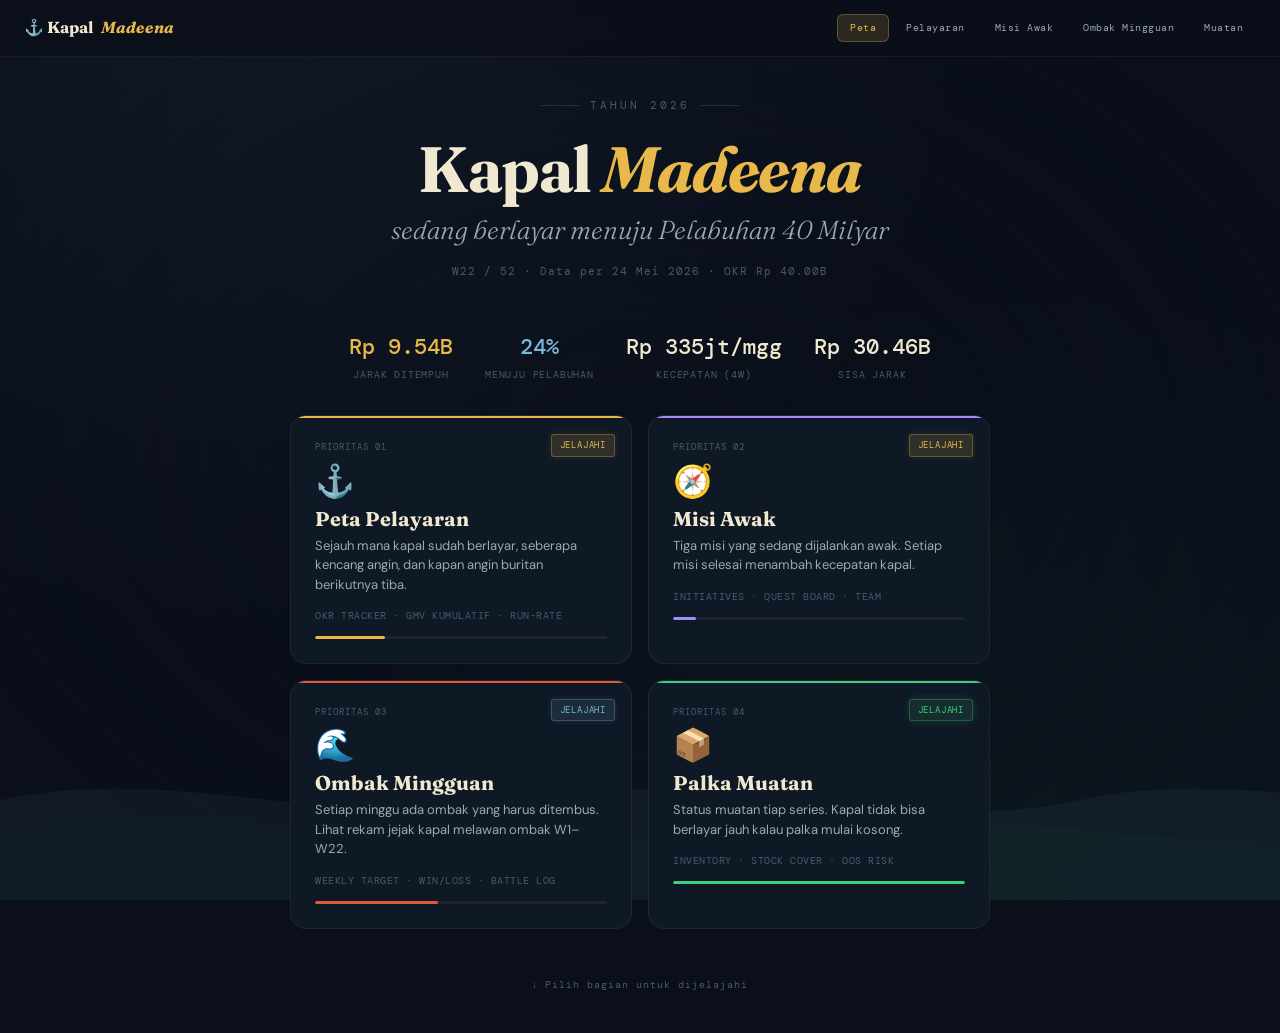
==== index.html @ 68b095d6 "feat: visual upgrade + mobile optimization - Animated ocean waves (2-layer parallax SVG) di semua ha" ====
<!DOCTYPE html>
<html lang="id">
<head>
<meta charset="UTF-8">
<meta name="viewport" content="width=device-width, initial-scale=1.0">
<title>Kapal Madeena — Game Bisnis 2026</title>
<link rel="stylesheet" href="shared/style.css">
<script>
// ═══════════════════════════════════════════════════
// DATA KAPAL MADEENA — single source of truth
// Dipakai oleh semua layer game
// Update: setiap minggu setelah data mart tersedia
// ═══════════════════════════════════════════════════

const DATA = {

  meta: {
    kapal: 'Kapal Madeena',
    pelabuhan: 'Pelabuhan 40 Milyar',
    okr: 40_000_000_000,
    tahun: 2026,
    mingguTerakhir: 22,
    tanggalUpdate: '24 Mei 2026'
  },

  // ── GMV total per minggu (semua channel + series) ──
  mingguanTotal: [
    { w:1,  gmv: 378_988_053 },
    { w:2,  gmv: 395_951_005 },
    { w:3,  gmv: 341_725_127 },
    { w:4,  gmv: 421_194_535 },
    { w:5,  gmv: 467_166_198 },
    { w:6,  gmv: 738_020_241 },
    { w:7,  gmv: 525_431_004 },
    { w:8,  gmv: 810_140_318 },
    { w:9,  gmv: 699_059_169 },
    { w:10, gmv: 694_520_646 },
    { w:11, gmv: 412_104_100 },
    { w:12, gmv: 202_012_359 },
    { w:13, gmv: 465_441_309 },
    { w:14, gmv: 519_790_531 },
    { w:15, gmv: 345_006_186 },
    { w:16, gmv: 373_716_757 },
    { w:17, gmv: 336_535_038 },
    { w:18, gmv: 356_980_106 },
    { w:19, gmv: 476_520_898 },
    { w:20, gmv: 284_106_363 },
    { w:21, gmv: 222_189_205 },
    { w:22, gmv:  74_809_712 }
  ],

  // ── Angin buritan (event boosts) ──
  anginBuritan: [
    { nama: 'Ramadan & Lebaran', minggu: [6,7,8,9,10,14], warna: '#f5a623', ikon: '🌙', multiplier: '3–4×', selesai: true },
    { nama: '6.6 Sale',          minggu: [23],             warna: '#5b9cf6', ikon: '⚡', multiplier: '2–3×', selesai: false },
    { nama: 'Idul Adha',         minggu: [24],             warna: '#3ecf7a', ikon: '🌿', multiplier: '2–3×', selesai: false },
    { nama: '7.7 Sale',          minggu: [27],             warna: '#a78bfa', ikon: '⚡', multiplier: '2–3×', selesai: false }
  ],

  // ── GMV per series per minggu ──
  seriMinggu: [
    {s:'Reeyana',w:1,gmv:223_651_713},{s:'Heekaya',w:1,gmv:119_230_204},{s:'Lainnya',w:1,gmv:7_096_340},{s:'Abbasy',w:1,gmv:6_469_228},{s:'Zhafira Signature',w:1,gmv:5_941_400},{s:'Airees',w:1,gmv:5_754_046},{s:'Al Mutqin Florish',w:1,gmv:4_188_000},{s:'Najma',w:1,gmv:3_543_999},{s:'Raheela',w:1,gmv:3_113_119},
    {s:'Reeyana',w:2,gmv:223_826_972},{s:'Heekaya',w:2,gmv:134_398_191},{s:'Lainnya',w:2,gmv:8_827_189},{s:'Airees',w:2,gmv:8_784_018},{s:'Zhafira Signature',w:2,gmv:6_544_659},{s:'Abbasy',w:2,gmv:4_118_614},{s:'Najma',w:2,gmv:4_018_000},{s:'Raheela',w:2,gmv:2_865_359},{s:'Al Mutqin Florish',w:2,gmv:2_568_000},
    {s:'Reeyana',w:3,gmv:183_332_987},{s:'Heekaya',w:3,gmv:116_119_670},{s:'Lainnya',w:3,gmv:12_322_993},{s:'Zhafira Signature',w:3,gmv:10_304_475},{s:'Airees',w:3,gmv:8_541_000},{s:'Al Mutqin Florish',w:3,gmv:4_470_000},{s:'Raheela',w:3,gmv:3_486_000},{s:'Najma',w:3,gmv:2_940_000},{s:'Abbasy',w:3,gmv:208_000},
    {s:'Reeyana',w:4,gmv:236_613_779},{s:'Heekaya',w:4,gmv:116_039_022},{s:'Abbasy',w:4,gmv:13_127_228},{s:'Airees',w:4,gmv:12_567_456},{s:'Lainnya',w:4,gmv:9_274_731},{s:'Al Mutqin Florish',w:4,gmv:8_989_000},{s:'Zhafira Signature',w:4,gmv:8_805_497},{s:'Raheela',w:4,gmv:8_191_119},{s:'Najma',w:4,gmv:7_586_700},
    {s:'Reeyana',w:5,gmv:269_331_239},{s:'Heekaya',w:5,gmv:134_919_702},{s:'Zhafira Signature',w:5,gmv:17_293_313},{s:'Lainnya',w:5,gmv:14_983_233},{s:'Airees',w:5,gmv:14_847_709},{s:'Raheela',w:5,gmv:6_723_000},{s:'Najma',w:5,gmv:5_978_000},{s:'Abbasy',w:5,gmv:1_663_000},{s:'Al Mutqin Florish',w:5,gmv:1_427_000},
    {s:'Reeyana',w:6,gmv:361_977_310},{s:'Heekaya',w:6,gmv:304_467_414},{s:'Lainnya',w:6,gmv:17_682_345},{s:'Airees',w:6,gmv:16_674_299},{s:'Zhafira Signature',w:6,gmv:12_186_285},{s:'Raheela',w:6,gmv:10_033_359},{s:'Abbasy',w:6,gmv:10_001_228},{s:'Najma',w:6,gmv:4_998_000},
    {s:'Reeyana',w:7,gmv:351_400_520},{s:'Heekaya',w:7,gmv:107_824_465},{s:'Lainnya',w:7,gmv:17_835_375},{s:'Airees',w:7,gmv:15_944_546},{s:'Zhafira Signature',w:7,gmv:12_029_699},{s:'Abbasy',w:7,gmv:9_402_457},{s:'Raheela',w:7,gmv:7_320_239},{s:'Najma',w:7,gmv:3_435_700},{s:'Al Mutqin Florish',w:7,gmv:238_000},
    {s:'Reeyana',w:8,gmv:551_532_663},{s:'Heekaya',w:8,gmv:156_239_867},{s:'Lainnya',w:8,gmv:35_698_484},{s:'Airees',w:8,gmv:26_312_425},{s:'Raheela',w:8,gmv:13_447_239},{s:'Abbasy',w:8,gmv:9_381_228},{s:'Zhafira Signature',w:8,gmv:8_462_408},{s:'Najma',w:8,gmv:5_096_000},{s:'Al Mutqin Florish',w:8,gmv:3_970_000},
    {s:'Reeyana',w:9,gmv:450_232_156},{s:'Heekaya',w:9,gmv:116_160_164},{s:'Lainnya',w:9,gmv:34_877_099},{s:'Raheela',w:9,gmv:24_900_000},{s:'Airees',w:9,gmv:23_628_018},{s:'Abbasy',w:9,gmv:17_381_228},{s:'Zhafira Signature',w:9,gmv:16_053_500},{s:'Al Mutqin Florish',w:9,gmv:12_789_000},{s:'Najma',w:9,gmv:3_038_000},
    {s:'Reeyana',w:10,gmv:469_282_119},{s:'Heekaya',w:10,gmv:86_144_265},{s:'Airees',w:10,gmv:49_907_000},{s:'Lainnya',w:10,gmv:25_218_600},{s:'Raheela',w:10,gmv:20_419_239},{s:'Zhafira Signature',w:10,gmv:16_520_511},{s:'Abbasy',w:10,gmv:11_859_910},{s:'Al Mutqin Florish',w:10,gmv:11_486_000},{s:'Najma',w:10,gmv:3_682_999},
    {s:'Reeyana',w:11,gmv:298_286_009},{s:'Heekaya',w:11,gmv:43_599_600},{s:'Airees',w:11,gmv:17_059_369},{s:'Lainnya',w:11,gmv:15_287_800},{s:'Abbasy',w:11,gmv:10_925_821},{s:'Al Mutqin Florish',w:11,gmv:9_156_000},{s:'Raheela',w:11,gmv:8_466_000},{s:'Zhafira Signature',w:11,gmv:8_147_500},{s:'Najma',w:11,gmv:1_176_000},
    {s:'Reeyana',w:12,gmv:140_643_031},{s:'Heekaya',w:12,gmv:34_334_500},{s:'Abbasy',w:12,gmv:6_546_000},{s:'Airees',w:12,gmv:5_665_228},{s:'Al Mutqin Florish',w:12,gmv:4_422_000},{s:'Raheela',w:12,gmv:4_233_000},{s:'Zhafira Signature',w:12,gmv:3_127_300},{s:'Lainnya',w:12,gmv:2_159_300},{s:'Najma',w:12,gmv:882_000},
    {s:'Reeyana',w:13,gmv:328_700_859},{s:'Heekaya',w:13,gmv:88_093_749},{s:'Airees',w:13,gmv:12_503_000},{s:'Lainnya',w:13,gmv:9_041_000},{s:'Al Mutqin Florish',w:13,gmv:6_416_000},{s:'Zhafira Signature',w:13,gmv:6_053_700},{s:'Najma',w:13,gmv:5_782_000},{s:'Abbasy',w:13,gmv:5_614_000},{s:'Raheela',w:13,gmv:3_237_000},
    {s:'Reeyana',w:14,gmv:334_696_546},{s:'Heekaya',w:14,gmv:122_798_155},{s:'Airees',w:14,gmv:15_354_369},{s:'Zhafira Signature',w:14,gmv:14_728_728},{s:'Najma',w:14,gmv:13_145_838},{s:'Al Mutqin Florish',w:14,gmv:6_324_856},{s:'Raheela',w:14,gmv:4_484_490},{s:'Lainnya',w:14,gmv:4_408_260},{s:'Abbasy',w:14,gmv:3_849_288},
    {s:'Reeyana',w:15,gmv:225_488_192},{s:'Heekaya',w:15,gmv:64_950_451},{s:'Lainnya',w:15,gmv:16_974_853},{s:'Najma',w:15,gmv:10_395_546},{s:'Airees',w:15,gmv:10_241_938},{s:'Zhafira Signature',w:15,gmv:9_643_284},{s:'Al Mutqin Florish',w:15,gmv:3_401_428},{s:'Abbasy',w:15,gmv:2_913_496},{s:'Raheela',w:15,gmv:996_996},
    {s:'Reeyana',w:16,gmv:271_481_795},{s:'Heekaya',w:16,gmv:51_052_913},{s:'Abbasy',w:16,gmv:14_668_408},{s:'Najma',w:16,gmv:13_332_802},{s:'Airees',w:16,gmv:9_581_470},{s:'Zhafira Signature',w:16,gmv:6_903_004},{s:'Lainnya',w:16,gmv:3_378_950},{s:'Al Mutqin Florish',w:16,gmv:2_569_666},{s:'Raheela',w:16,gmv:747_747},
    {s:'Reeyana',w:17,gmv:240_073_824},{s:'Heekaya',w:17,gmv:47_404_498},{s:'Najma',w:17,gmv:12_161_134},{s:'Airees',w:17,gmv:10_173_359},{s:'Zhafira Signature',w:17,gmv:8_985_288},{s:'Abbasy',w:17,gmv:8_116_280},{s:'Al Mutqin Florish',w:17,gmv:4_046_547},{s:'Lainnya',w:17,gmv:3_780_613},{s:'Raheela',w:17,gmv:1_793_494},
    {s:'Reeyana',w:18,gmv:280_736_142},{s:'Heekaya',w:18,gmv:38_033_800},{s:'Zhafira Signature',w:18,gmv:9_508_900},{s:'Airees',w:18,gmv:9_369_913},{s:'Abbasy',w:18,gmv:7_903_000},{s:'Najma',w:18,gmv:4_018_000},{s:'Lainnya',w:18,gmv:3_753_300},{s:'Raheela',w:18,gmv:2_739_000},{s:'Al Mutqin Florish',w:18,gmv:1_902_000},
    {s:'Reeyana',w:19,gmv:376_844_465},{s:'Heekaya',w:19,gmv:57_305_121},{s:'Zhafira Signature',w:19,gmv:13_768_600},{s:'Airees',w:19,gmv:10_123_000},{s:'Abbasy',w:19,gmv:6_557_910},{s:'Lainnya',w:19,gmv:6_081_400},{s:'Najma',w:19,gmv:4_508_000},{s:'Al Mutqin Florish',w:19,gmv:3_331_000},{s:'Raheela',w:19,gmv:1_743_000},
    {s:'Reeyana',w:20,gmv:203_895_672},{s:'Heekaya',w:20,gmv:29_506_513},{s:'Abbasy',w:20,gmv:10_291_000},{s:'Airees',w:20,gmv:9_466_948},{s:'Zhafira Signature',w:20,gmv:8_040_700},{s:'Lainnya',w:20,gmv:7_753_400},{s:'Raheela',w:20,gmv:4_731_000},{s:'Al Mutqin Florish',w:20,gmv:2_853_929},{s:'Najma',w:20,gmv:2_450_000},
    {s:'Reeyana',w:21,gmv:176_417_600},{s:'Heekaya',w:21,gmv:31_526_076},{s:'Abbasy',w:21,gmv:6_552_000},{s:'Zhafira Signature',w:21,gmv:4_343_700},{s:'Lainnya',w:21,gmv:4_318_500},{s:'Najma',w:21,gmv:3_234_000},{s:'Raheela',w:21,gmv:2_988_000},{s:'Al Mutqin Florish',w:21,gmv:1_665_000},{s:'Airees',w:21,gmv:684_928},
    {s:'Reeyana',w:22,gmv:54_128_612},{s:'Heekaya',w:22,gmv:10_048_300},{s:'Lainnya',w:22,gmv:2_909_200},{s:'Zhafira Signature',w:22,gmv:2_283_600},{s:'Airees',w:22,gmv:1_516_000},{s:'Abbasy',w:22,gmv:1_248_000},{s:'Al Mutqin Florish',w:22,gmv:1_190_000},{s:'Raheela',w:22,gmv:996_000},{s:'Najma',w:22,gmv:490_000}
  ],

  // ── Stok & demand series (per 24 Mei 2026) ──
  seriStok: {
    'Reeyana':           { stok: 74_911, demandPerMinggu: 3769, warna: '#e882b0' },
    'Heekaya':           { stok: 40_860, demandPerMinggu: 1852, warna: '#a78bfa' },
    'Airees':            { stok: 13_620, demandPerMinggu:  766, warna: '#7ab8d8' },
    'Zhafira Signature': { stok:  1_259, demandPerMinggu:  476, warna: '#5ecbb0' },
    'Abbasy':            { stok:  3_149, demandPerMinggu:   85, warna: '#6366f1' },
    'Raheela':           { stok:  1_889, demandPerMinggu:   29, warna: '#f5a623' },
    'Al Mutqin Florish': { stok:  2_187, demandPerMinggu:   25, warna: '#5b9cf6' },
    'Najma':             { stok:  3_645, demandPerMinggu:   73, warna: '#f05a5a' },
    'Lainnya':           { stok:  1_674, demandPerMinggu:  119, warna: '#9b9890' }
  },

  // ── Misi awak (quests / initiatives) ──
  misiAwak: [
    {
      id: 'MISI-01',
      jalur: 'TikTok Shop',
      judul: 'Mesin TikTok — pacu kecepatan utama',
      deskripsi: 'Scale livestream dan konten TikTok Shop sebagai engine pertumbuhan. Jalur ini paling potensial mendorong kecepatan kapal.',
      status: 'Belum Dimulai',
      progres: 0,
      dampakKnot: 437,
      warna: '#e8e6de',
      anakBuah: [
        { nama: 'Hisyam',  inisial: 'Hi', peran: 'Livestreamer Lead', kapten: true },
        { nama: 'Manggar', inisial: 'Ma', peran: 'Content Creator', kapten: false },
        { nama: 'Sarah',   inisial: 'Sa', peran: 'Inhouse Livestreamer', kapten: false },
        { nama: 'Kania',   inisial: 'Ka', peran: 'Livestreamer', kapten: false, perhatian: true }
      ]
    },
    {
      id: 'MISI-02',
      jalur: 'Direct / madeena.co.id',
      judul: 'Jalur langsung — zero fee, margin penuh',
      deskripsi: 'Kembangkan penjualan direct melalui madeena.co.id. Tidak ada biaya platform — setiap rupiah masuk lebih efisien.',
      status: 'Belum Dimulai',
      progres: 0,
      dampakKnot: 146,
      warna: '#3ecf7a',
      anakBuah: [
        { nama: 'Salsa',   inisial: 'Sl', peran: 'Sales non-Marketplace', kapten: true, perhatian: true },
        { nama: 'Talitha', inisial: 'Ta', peran: 'Customer Support', kapten: false }
      ]
    },
    {
      id: 'MISI-03',
      jalur: 'All Channels',
      judul: 'Event Calendar — tangkap angin 6.6, Idul Adha, 7.7',
      deskripsi: 'Siapkan kampanye untuk tiga angin buritan berikutnya. Ini misi paling menentukan kecepatan kapal di semester kedua.',
      status: 'Sedang Berlangsung',
      progres: 25,
      dampakKnot: 583,
      warna: '#f5a623',
      anakBuah: [
        { nama: 'Fathiya', inisial: 'Fa', peran: 'Content Lead', kapten: true },
        { nama: 'Dina',    inisial: 'Di', peran: 'Sales Marketplace', kapten: false },
        { nama: 'Hisyam',  inisial: 'Hi', peran: 'Livestreamer Lead', kapten: false },
        { nama: 'Ridwan',  inisial: 'Ri', peran: 'Data & Inventori', kapten: false, perhatian: true }
      ]
    }
  ]
};

// Computed helpers — dipakai semua layer
DATA.computed = (() => {
  const total = DATA.mingguanTotal;
  const ytd = total.reduce((s, d) => s + d.gmv, 0);
  const gap = DATA.meta.okr - ytd;
  const pctTempuh = ytd / DATA.meta.okr;
  const runRate4W = total.slice(-5, -1).reduce((s, d) => s + d.gmv, 0) / 4;
  const paceOkr = DATA.meta.okr / 52;
  const fuelPct = runRate4W / paceOkr;
  const mingguSisa = 52 - DATA.meta.mingguTerakhir;
  const proyeksiAkhir = ytd + runRate4W * mingguSisa;
  return { ytd, gap, pctTempuh, runRate4W, paceOkr, fuelPct, mingguSisa, proyeksiAkhir };
})();
</script>
<style>
/* INDEX-SPECIFIC */
.hero {
  min-height: 100vh;
  display: flex;
  flex-direction: column;
  align-items: center;
  justify-content: center;
  text-align: center;
  padding: 40px 24px;
  position: relative;
}

/* Ombak SVG dekoratif */
.ocean-bg {
  position: fixed;
  bottom: 0; left: 0; right: 0;
  height: 200px;
  z-index: 0;
  opacity: 0.15;
}

.hero-eyebrow {
  font-family: var(--font-mono);
  font-size: 11px;
  letter-spacing: 3px;
  color: var(--teks-redup);
  text-transform: uppercase;
  margin-bottom: 20px;
  display: flex;
  align-items: center;
  gap: 10px;
}
.hero-eyebrow::before,
.hero-eyebrow::after {
  content: '';
  width: 40px;
  height: 1px;
  background: var(--border-sedang);
}

.hero-title {
  font-family: var(--font-serif);
  font-size: clamp(36px, 6vw, 64px);
  font-weight: 700;
  color: var(--teks-primer);
  letter-spacing: -1.5px;
  line-height: 1.05;
  margin-bottom: 8px;
}
.hero-title em { font-style: italic; color: var(--emas); }

.hero-subtitle {
  font-family: var(--font-serif);
  font-size: clamp(18px, 3vw, 26px);
  font-weight: 300;
  font-style: italic;
  color: var(--teks-kedua);
  margin-bottom: 12px;
}

.hero-meta {
  font-family: var(--font-mono);
  font-size: 11px;
  color: var(--teks-redup);
  letter-spacing: 1px;
  margin-bottom: 48px;
}

/* Kompas navigasi */
.compass-nav {
  display: grid;
  grid-template-columns: repeat(2, 1fr);
  gap: 16px;
  max-width: 700px;
  width: 100%;
  margin: 0 auto 48px;
}

.nav-card {
  background: var(--laut-tengah);
  border: 1px solid var(--border-tipis);
  border-radius: var(--r-lg);
  padding: 24px;
  text-decoration: none;
  text-align: left;
  display: block;
  position: relative;
  overflow: hidden;
  transition: border-color 0.2s, transform 0.15s;
  cursor: pointer;
}
.nav-card::before {
  content: '';
  position: absolute;
  top: 0; left: 0; right: 0;
  height: 2px;
  transition: opacity 0.2s;
}
.nav-card:hover { transform: translateY(-2px); border-color: var(--border-sedang); }
.nav-card.prioritas-1::before { background: var(--emas); }
.nav-card.prioritas-2::before { background: var(--ungu); }
.nav-card.prioritas-3::before { background: var(--merah-badai); }
.nav-card.prioritas-4::before { background: var(--hijau-laut); }

.nav-card-num {
  font-family: var(--font-mono);
  font-size: 9px;
  color: var(--teks-redup);
  letter-spacing: 1px;
  margin-bottom: 10px;
}
.nav-card-icon {
  font-size: 32px;
  margin-bottom: 10px;
  display: block;
  line-height: 1;
}
.nav-card-title {
  font-family: var(--font-serif);
  font-size: 20px;
  font-weight: 700;
  color: var(--teks-primer);
  margin-bottom: 5px;
  line-height: 1.2;
}
.nav-card-sub {
  font-size: 13px;
  color: var(--teks-kedua);
  margin-bottom: 14px;
  line-height: 1.5;
}
.nav-card-bisnis {
  font-family: var(--font-mono);
  font-size: 10px;
  color: var(--teks-redup);
  letter-spacing: 0.5px;
}
.nav-card-status {
  position: absolute;
  top: 16px; right: 16px;
}

/* Progress bar mini di nav card */
.nav-progress {
  margin-top: 12px;
  height: 3px;
  background: rgba(255,255,255,0.05);
  border-radius: 2px;
  overflow: hidden;
}
.nav-progress-fill {
  height: 100%;
  border-radius: 2px;
}

/* Stat strip bawah */
.stat-strip {
  display: flex;
  gap: 32px;
  justify-content: center;
  flex-wrap: wrap;
  margin-bottom: 32px;
}
.stat-item { text-align: center; }
.stat-val {
  font-family: var(--font-mono);
  font-size: 22px;
  font-weight: 500;
  color: var(--teks-primer);
  display: block;
}
.stat-val.c-emas   { color: var(--emas); }
.stat-val.c-hijau  { color: var(--hijau-laut); }
.stat-val.c-langit { color: var(--langit); }
.stat-lbl {
  font-family: var(--font-mono);
  font-size: 10px;
  color: var(--teks-redup);
  letter-spacing: 0.8px;
  text-transform: uppercase;
  margin-top: 3px;
  display: block;
}

/* Scroll prompt */
.scroll-hint {
  font-family: var(--font-mono);
  font-size: 10px;
  color: var(--teks-redup);
  letter-spacing: 1px;
  animation: pulse-emas 2s infinite;
}

/* Ocean wave SVG animation */
@keyframes waveMove { 0%{transform:translateX(0)} 100%{transform:translateX(-50%)} }
.wave-anim { animation: waveMove 8s linear infinite; }
.wave-anim-slow { animation: waveMove 12s linear infinite; }

/* ── Mobile index ── */
@media (max-width: 640px) {
  .hero { padding: 16px 16px 32px; min-height: unset; padding-top: calc(56px + 16px); }
  .hero-title { font-size: clamp(28px, 9vw, 44px); letter-spacing: -0.5px; }
  .hero-subtitle { font-size: clamp(15px, 4vw, 18px); }
  .hero-meta { margin-bottom: 20px; font-size: 10px; }
  .compass-nav { grid-template-columns: 1fr; max-width: 100%; gap: 10px; margin-bottom: 28px; }
  .nav-card { padding: 16px 18px; }
  .nav-card-title { font-size: 18px; }
  .nav-card-sub { font-size: 12px; margin-bottom: 10px; }
  .stat-strip {
    display: flex; flex-wrap: nowrap; overflow-x: auto;
    -webkit-overflow-scrolling: touch; justify-content: flex-start;
    gap: 0; padding: 0 2px 2px; scrollbar-width: none; margin-bottom: 20px;
  }
  .stat-strip::-webkit-scrollbar { display: none; }
  .stat-item { min-width: 120px; padding: 0 14px; flex-shrink: 0; }
  .stat-val { font-size: 18px; }
  .scroll-hint { margin-top: 12px; }
  .hero-eyebrow { margin-bottom: 12px; }
}
</style>
</head>
<body>

<nav class="nav">
  <a href="index.html" class="nav-brand">⚓ Kapal <em>Madeena</em></a>
  <div class="nav-links">
    <a href="index.html"            class="nav-link active">Peta</a>
    <a href="layers/01-voyage.html" class="nav-link">Pelayaran</a>
    <a href="layers/02-misi.html"   class="nav-link">Misi Awak</a>
    <a href="layers/03-ombak.html"  class="nav-link">Ombak Mingguan</a>
    <a href="layers/04-muatan.html" class="nav-link">Muatan</a>
  </div>
</nav>

<!-- Ocean background -->
<svg class="ocean-bg" viewBox="0 0 1440 200" preserveAspectRatio="none" aria-hidden="true">
  <g class="wave-anim">
    <path d="M0,100 C180,60 360,140 540,100 C720,60 900,140 1080,100 C1260,60 1440,140 1620,100 C1800,60 1980,140 2160,100 C2340,60 2520,140 2700,100 C2880,60 2880,140 2880,100 L2880,200 L0,200 Z" fill="#7ab8d8" opacity="0.4"/>
  </g>
  <g class="wave-anim-slow">
    <path d="M0,130 C240,90 480,170 720,130 C960,90 1200,170 1440,130 C1680,90 1920,170 2160,130 C2400,90 2640,170 2880,130 L2880,200 L0,200 Z" fill="#3ecf7a" opacity="0.2"/>
  </g>
</svg>

<div class="hero">

  <div class="hero-eyebrow">Tahun 2026</div>

  <h1 class="hero-title">Kapal <em>Madeena</em></h1>
  <p class="hero-subtitle">sedang berlayar menuju Pelabuhan 40 Milyar</p>
  <div class="hero-meta" id="hero-meta">Memuat data pelayaran...</div>

  <!-- Stat strip -->
  <div class="stat-strip" id="stat-strip"></div>

  <!-- Compass nav -->
  <div class="compass-nav" id="compass-nav"></div>

  <div class="scroll-hint">↓ Pilih bagian untuk dijelajahi</div>

</div>

<script>
const c = DATA.computed;
const m = DATA.meta;

// Format helpers
const fmtB  = v => v >= 1e9 ? `Rp ${(v/1e9).toFixed(2)}B` : `Rp ${Math.round(v/1e6)}jt`;
const fmtPct= v => `${Math.round(v*100)}%`;

// Hero meta
document.getElementById('hero-meta').textContent =
  `W${m.mingguTerakhir} / 52 · Data per ${m.tanggalUpdate} · OKR ${fmtB(m.okr)}`;

// Stat strip
const stats = [
  { val: fmtB(c.ytd),        cls: 'c-emas',  lbl: 'Jarak Ditempuh' },
  { val: fmtPct(c.pctTempuh),cls: 'c-langit', lbl: 'Menuju Pelabuhan' },
  { val: fmtB(c.runRate4W)+'/mgg', cls: '',   lbl: 'Kecepatan (4W)' },
  { val: fmtB(c.gap),        cls: 'c-redup',  lbl: 'Sisa Jarak' }
];
document.getElementById('stat-strip').innerHTML = stats.map(s =>
  `<div class="stat-item">
    <span class="stat-val ${s.cls}">${s.val}</span>
    <span class="stat-lbl">${s.lbl}</span>
  </div>`
).join('');

// Nav cards
const layers = [
  {
    href: 'layers/01-voyage.html',
    prioritas: 1,
    num: 'PRIORITAS 01',
    icon: '⚓',
    title: 'Peta Pelayaran',
    sub: 'Sejauh mana kapal sudah berlayar, seberapa kencang angin, dan kapan angin buritan berikutnya tiba.',
    bisnis: 'OKR TRACKER · GMV KUMULATIF · RUN-RATE',
    status: 'JELAJAHI',
    statusCls: 'badge-amber',
    prog: Math.round(c.pctTempuh * 100),
    progColor: '#e8b84b'
  },
  {
    href: 'layers/02-misi.html',
    prioritas: 2,
    num: 'PRIORITAS 02',
    icon: '🧭',
    title: 'Misi Awak',
    sub: 'Tiga misi yang sedang dijalankan awak. Setiap misi selesai menambah kecepatan kapal.',
    bisnis: 'INITIATIVES · QUEST BOARD · TEAM',
    status: 'JELAJAHI',
    statusCls: 'badge-amber',
    prog: Math.round(DATA.misiAwak.reduce((s,m)=>s+m.progres,0)/DATA.misiAwak.length),
    progColor: '#a78bfa'
  },
  {
    href: 'layers/03-ombak.html',
    prioritas: 3,
    num: 'PRIORITAS 03',
    icon: '🌊',
    title: 'Ombak Mingguan',
    sub: 'Setiap minggu ada ombak yang harus ditembus. Lihat rekam jejak kapal melawan ombak W1–W22.',
    bisnis: 'WEEKLY TARGET · WIN/LOSS · BATTLE LOG',
    status: 'JELAJAHI',
    statusCls: 'badge-langit',
    prog: Math.round(DATA.mingguanTotal.length / 52 * 100),
    progColor: '#e05a3a'
  },
  {
    href: 'layers/04-muatan.html',
    prioritas: 4,
    num: 'PRIORITAS 04',
    icon: '📦',
    title: 'Palka Muatan',
    sub: 'Status muatan tiap series. Kapal tidak bisa berlayar jauh kalau palka mulai kosong.',
    bisnis: 'INVENTORY · STOCK COVER · OOS RISK',
    status: 'JELAJAHI',
    statusCls: 'badge-hijau',
    prog: 100,
    progColor: '#3ecf7a'
  }
];

document.getElementById('compass-nav').innerHTML = layers.map(l =>
  `<a href="${l.href}" class="nav-card prioritas-${l.prioritas}" style="animation-delay:${(l.prioritas-1)*0.1}s">
    <div class="nav-card-num">${l.num}</div>
    <span class="nav-card-icon">${l.icon}</span>
    <div class="nav-card-title">${l.title}</div>
    <div class="nav-card-sub">${l.sub}</div>
    <div class="nav-card-bisnis">${l.bisnis}</div>
    <div class="nav-progress">
      <div class="nav-progress-fill" style="width:${l.prog}%;background:${l.progColor}"></div>
    </div>
    <div class="nav-card-status"><span class="badge ${l.statusCls}">${l.status}</span></div>
  </a>`
).join('');
</script>

<!-- Bottom nav (mobile) -->
<nav class="bottom-nav" aria-label="Navigasi">
  <div class="bottom-nav-items">
    <a href="index.html"            class="bottom-nav-item active"><span class="bottom-nav-icon">🏠</span><span class="bottom-nav-lbl">Peta</span></a>
    <a href="layers/01-voyage.html" class="bottom-nav-item">       <span class="bottom-nav-icon">⚓</span><span class="bottom-nav-lbl">Pelayaran</span></a>
    <a href="layers/02-misi.html"   class="bottom-nav-item">       <span class="bottom-nav-icon">🧭</span><span class="bottom-nav-lbl">Misi</span></a>
    <a href="layers/03-ombak.html"  class="bottom-nav-item">       <span class="bottom-nav-icon">🌊</span><span class="bottom-nav-lbl">Ombak</span></a>
    <a href="layers/04-muatan.html" class="bottom-nav-item">       <span class="bottom-nav-icon">📦</span><span class="bottom-nav-lbl">Muatan</span></a>
  </div>
</nav>
</body>
</html>
---- shared/style.css ----
/* ═══════════════════════════════════════════════════
   KAPAL MADEENA — Shared Design System
   Import di setiap layer: <link rel="stylesheet" href="../shared/style.css">
   ═══════════════════════════════════════════════════ */

@import url('https://fonts.googleapis.com/css2?family=Fraunces:ital,opsz,wght@0,9..144,300;0,9..144,500;0,9..144,700;1,9..144,300;1,9..144,500&family=DM+Mono:wght@400;500&family=DM+Sans:wght@300;400;500&display=swap');

/* ── Tokens ── */
:root {
  /* Warna laut */
  --laut-dalam:   #0a0f1a;
  --laut-tengah:  #0f1825;
  --laut-tepi:    #162030;
  --laut-surface: #1c2a3a;
  --laut-muda:    #234258;

  /* Aksen */
  --emas:         #e8b84b;
  --emas-redup:   rgba(232,184,75,0.15);
  --emas-border:  rgba(232,184,75,0.3);
  --hijau-laut:   #3ecf7a;
  --hijau-redup:  rgba(62,207,122,0.12);
  --merah-badai:  #e05a3a;
  --merah-redup:  rgba(224,90,58,0.12);
  --langit:       #7ab8d8;
  --langit-redup: rgba(122,184,216,0.12);
  --ungu:         #a78bfa;

  /* Border */
  --border-tipis:  rgba(255,255,255,0.06);
  --border-sedang: rgba(255,255,255,0.12);
  --border-tebal:  rgba(255,255,255,0.2);

  /* Teks */
  --teks-primer:  #f0e8d0;
  --teks-kedua:   #9ba8b5;
  --teks-redup:   #4a5a6a;

  /* Font */
  --font-serif: 'Fraunces', Georgia, serif;
  --font-sans:  'DM Sans', sans-serif;
  --font-mono:  'DM Mono', monospace;

  /* Radius */
  --r-sm: 6px;
  --r-md: 10px;
  --r-lg: 16px;
}

/* ── Reset ── */
*, *::before, *::after { box-sizing: border-box; margin: 0; padding: 0; }

body {
  background: var(--laut-dalam);
  color: var(--teks-primer);
  font-family: var(--font-sans);
  font-size: 14px;
  line-height: 1.6;
  min-height: 100vh;
  overflow-x: hidden;
}

/* ── Atmosfer laut ── */
body::before {
  content: '';
  position: fixed; inset: 0;
  background:
    radial-gradient(ellipse at 20% 0%,   rgba(122,184,216,0.06) 0%, transparent 50%),
    radial-gradient(ellipse at 80% 100%, rgba(62,207,122,0.04)  0%, transparent 50%),
    radial-gradient(ellipse at 50% 50%,  rgba(10,15,26,0.8)     0%, transparent 80%);
  pointer-events: none;
  z-index: 0;
}

/* ── Shell ── */
.shell {
  max-width: 1200px;
  margin: 0 auto;
  padding: 28px 24px 80px;
  position: relative;
  z-index: 1;
}

/* ── Card ── */
.card {
  background: var(--laut-tengah);
  border: 1px solid var(--border-tipis);
  border-radius: var(--r-lg);
  padding: 20px 22px;
}
.card-sm {
  background: var(--laut-tepi);
  border: 1px solid var(--border-tipis);
  border-radius: var(--r-md);
  padding: 14px 16px;
}

/* ── Section label ── */
.section-lbl {
  font-family: var(--font-mono);
  font-size: 10px;
  letter-spacing: 2px;
  color: var(--teks-redup);
  text-transform: uppercase;
  margin-bottom: 12px;
  display: flex;
  align-items: center;
  gap: 10px;
}
.section-lbl::after {
  content: '';
  flex: 1;
  height: 1px;
  background: var(--border-tipis);
}

/* ── Nav bar (dipakai index + semua layer) ── */
.nav {
  display: flex;
  align-items: center;
  justify-content: space-between;
  padding: 14px 24px;
  background: rgba(10,15,26,0.9);
  border-bottom: 1px solid var(--border-tipis);
  position: sticky;
  top: 0;
  z-index: 100;
  backdrop-filter: blur(8px);
}
.nav-brand {
  font-family: var(--font-serif);
  font-size: 16px;
  font-weight: 700;
  color: var(--teks-primer);
  text-decoration: none;
  display: flex;
  align-items: center;
  gap: 8px;
}
.nav-brand em { font-style: italic; color: var(--emas); }
.nav-links { display: flex; gap: 4px; }
.nav-link {
  font-family: var(--font-mono);
  font-size: 10px;
  padding: 5px 12px;
  border-radius: var(--r-sm);
  text-decoration: none;
  color: var(--teks-kedua);
  letter-spacing: 0.5px;
  transition: background 0.15s, color 0.15s;
  border: 1px solid transparent;
}
.nav-link:hover  { background: var(--laut-surface); color: var(--teks-primer); }
.nav-link.active { background: var(--emas-redup); border-color: var(--emas-border); color: var(--emas); }

/* ── Tombol ── */
.btn {
  display: inline-flex;
  align-items: center;
  gap: 6px;
  font-family: var(--font-mono);
  font-size: 11px;
  padding: 7px 14px;
  border-radius: var(--r-sm);
  border: 1px solid var(--border-sedang);
  background: transparent;
  color: var(--teks-kedua);
  cursor: pointer;
  letter-spacing: 0.5px;
  transition: all 0.15s;
  text-decoration: none;
}
.btn:hover { background: var(--laut-surface); color: var(--teks-primer); border-color: var(--border-tebal); }
.btn-emas  { background: var(--emas-redup); border-color: var(--emas-border); color: var(--emas); }
.btn-emas:hover { background: rgba(232,184,75,0.25); }

/* ── Badge ── */
.badge {
  font-family: var(--font-mono);
  font-size: 9px;
  padding: 3px 8px;
  border-radius: 3px;
  border: 1px solid;
  letter-spacing: 0.8px;
  text-transform: uppercase;
  white-space: nowrap;
  display: inline-block;
}
.badge-hijau  { background: var(--hijau-redup);  border-color: rgba(62,207,122,0.3);  color: var(--hijau-laut); }
.badge-merah  { background: var(--merah-redup);  border-color: rgba(224,90,58,0.3);   color: var(--merah-badai); }
.badge-amber  { background: var(--emas-redup);   border-color: var(--emas-border);    color: var(--emas); }
.badge-langit { background: var(--langit-redup); border-color: rgba(122,184,216,0.3); color: var(--langit); }

/* ── Avatar awak ── */
.avatar {
  width: 28px; height: 28px;
  border-radius: 50%;
  display: inline-flex;
  align-items: center;
  justify-content: center;
  font-family: var(--font-mono);
  font-size: 9px;
  font-weight: 500;
  border: 1px solid var(--border-sedang);
  background: var(--laut-surface);
  color: var(--teks-kedua);
  flex-shrink: 0;
}
.avatar.kapten    { border-color: var(--emas); color: var(--emas); }
.avatar.perhatian { border-color: var(--merah-badai); color: var(--merah-badai); }

/* ── Utility ── */
.mono  { font-family: var(--font-mono); }
.serif { font-family: var(--font-serif); }
.c-emas   { color: var(--emas); }
.c-hijau  { color: var(--hijau-laut); }
.c-merah  { color: var(--merah-badai); }
.c-langit { color: var(--langit); }
.c-redup  { color: var(--teks-kedua); }

/* ── Progress bar ── */
.progress-track {
  height: 6px;
  background: rgba(255,255,255,0.05);
  border-radius: 3px;
  overflow: hidden;
  border: 1px solid var(--border-tipis);
}
.progress-fill {
  height: 100%;
  border-radius: 3px;
  transition: width 1s ease;
}

/* ── Animasi gelombang (dekoratif) ── */
@keyframes wave { 0%,100%{transform:translateY(0)} 50%{transform:translateY(-3px)} }
@keyframes fadeUp { from{opacity:0;transform:translateY(8px)} to{opacity:1;transform:translateY(0)} }
@keyframes pulse-emas { 0%,100%{opacity:1} 50%{opacity:0.5} }
.animate-wave  { animation: wave 3s ease-in-out infinite; }
.animate-up    { animation: fadeUp 0.4s ease both; }
.pulse-emas    { animation: pulse-emas 1.4s ease-in-out infinite; }

/* ═══════════════════════════════════════════════════
   VISUAL UPGRADE + MOBILE — Kapal Madeena
   ═══════════════════════════════════════════════════ */

/* ── Extended keyframes ── */
@keyframes waveScroll    { 0%{transform:translateX(0)} 100%{transform:translateX(-50%)} }
@keyframes shipBob       { 0%,100%{transform:translateY(-60%)} 50%{transform:translateY(-72%)} }
@keyframes captainRing   { 0%,100%{box-shadow:0 0 0 2px var(--emas),0 0 0 4px rgba(232,184,75,0.18)} 50%{box-shadow:0 0 0 2px var(--emas),0 0 0 7px rgba(232,184,75,0.38),0 0 10px rgba(232,184,75,0.15)} }
@keyframes shimmerBorder { 0%,100%{box-shadow:0 0 0 1px rgba(232,184,75,0.2),0 0 0 rgba(232,184,75,0)} 50%{box-shadow:0 0 0 1px rgba(232,184,75,0.6),0 0 18px rgba(232,184,75,0.14)} }
@keyframes pulseRedBorder{ 0%,100%{box-shadow:0 0 0 1px rgba(224,90,58,0.3),0 0 0 rgba(224,90,58,0)} 50%{box-shadow:0 0 0 2px rgba(224,90,58,0.75),0 0 16px rgba(224,90,58,0.28)} }
@keyframes flashGreen    { 0%{background:var(--laut-tengah)} 35%{background:rgba(62,207,122,0.15)} 100%{background:var(--laut-tengah)} }
@keyframes shakeRed      { 0%,100%{transform:none} 16%{transform:translateX(-7px)} 33%{transform:translateX(7px)} 50%{transform:translateX(-4px)} 67%{transform:translateX(4px)} 83%{transform:translateX(-1px)} }
@keyframes slideInUp     { from{opacity:0;transform:translateY(20px)} to{opacity:1;transform:translateY(0)} }
@keyframes fillBar       { from{width:0 !important} }
@keyframes hpDrain       { from{width:100%} }
@keyframes liquidRise    { from{height:0} }
@keyframes routeGlow     { 0%,100%{box-shadow:0 0 5px 1px rgba(232,184,75,0.35)} 50%{box-shadow:0 0 12px 3px rgba(232,184,75,0.65),0 0 4px 1px rgba(122,184,216,0.35)} }

/* ── Shared wave animation classes ── */
.wave-anim      { animation: waveScroll  9s linear infinite; }
.wave-anim-slow { animation: waveScroll 15s linear infinite; }

/* ── Ocean wave background (shared) ── */
.ocean-bg {
  position: fixed;
  bottom: 0; left: 0; right: 0;
  height: 160px;
  z-index: 0;
  pointer-events: none;
}

/* ── Avatar captain ring animation ── */
.avatar.kapten { animation: captainRing 2.4s ease-in-out infinite; }

/* ── Badge subtle glow ── */
.badge-hijau  { box-shadow: 0 0 8px rgba(62,207,122,0.2); }
.badge-merah  { box-shadow: 0 0 8px rgba(224,90,58,0.2); }
.badge-amber  { box-shadow: 0 0 6px rgba(232,184,75,0.15); }
.badge-langit { box-shadow: 0 0 6px rgba(122,184,216,0.15); }

/* ── Card hover glow ── */
.card:hover { border-color: var(--border-sedang); box-shadow: 0 0 16px rgba(122,184,216,0.07); }

/* ── Arena effects ── */
.arena-card.flash-menang { animation: flashGreen 0.8s ease both; }
.arena-card.flash-kalah  { animation: shakeRed   0.55s ease both; }

/* ── Palka kritis pulse ── */
.palka-card.kritis-pulse { animation: pulseRedBorder 1.6s ease-in-out infinite; }

/* ── Misi card expanded shimmer ── */
.misi-card.expanded { animation: shimmerBorder 2.2s ease-in-out infinite; }

/* ── Detail panel slide-in ── */
.detail-panel.visible { animation: slideInUp 0.28s ease both; }

/* ── Route glow ── */
.rute-tempuh { animation: routeGlow 3s ease-in-out infinite; }

/* ── HP bar drain on render ── */
.hp-inner { animation: hpDrain 0.9s cubic-bezier(0.4,0,0.2,1) both; }

/* ── Progress fill load animation ── */
.misi-card .progress-fill { animation: fillBar 1.1s ease both; }

/* ── Liquid fill ── */
.palka-muatan-bar { animation: liquidRise 1.3s cubic-bezier(0.4,0,0.2,1) both; }

/* ── Bottom navigation ── */
.bottom-nav {
  display: none;
  position: fixed;
  bottom: 0; left: 0; right: 0;
  z-index: 500;
  background: rgba(10,15,26,0.96);
  backdrop-filter: blur(14px);
  -webkit-backdrop-filter: blur(14px);
  border-top: 1px solid var(--border-tipis);
  padding: 6px 0 calc(6px + env(safe-area-inset-bottom,0px));
}
.bottom-nav-items { display: flex; justify-content: space-around; align-items: center; }
.bottom-nav-item  {
  display: flex; flex-direction: column; align-items: center; gap: 3px;
  text-decoration: none; padding: 6px 10px;
  min-width: 44px; min-height: 48px; justify-content: center;
  -webkit-tap-highlight-color: transparent;
  border-radius: var(--r-sm);
  transition: background 0.12s;
}
.bottom-nav-item:active { background: rgba(255,255,255,0.06); }
.bottom-nav-icon { font-size: 20px; line-height: 1; display: block; }
.bottom-nav-lbl  { font-family: var(--font-mono); font-size: 9px; color: var(--teks-redup); letter-spacing: 0.2px; }
.bottom-nav-item.active .bottom-nav-lbl  { color: var(--emas); }
.bottom-nav-item.active .bottom-nav-icon { filter: drop-shadow(0 0 5px rgba(232,184,75,0.55)); }

/* ── Global touch ── */
a, button, [onclick], .btn, .nav-link, .nav-card, .misi-card,
.log-row, .palka-card, .toggle-btn, .target-sel {
  -webkit-tap-highlight-color: transparent;
}
.btn, .toggle-btn, select, button { touch-action: manipulation; }

/* ── Horizontal snap scroll utility ── */
.scroll-snap-x {
  display: flex; overflow-x: auto; gap: 12px;
  scroll-snap-type: x mandatory; -webkit-overflow-scrolling: touch;
  scrollbar-width: none; -ms-overflow-style: none; padding-bottom: 2px;
}
.scroll-snap-x::-webkit-scrollbar { display: none; }
.scroll-snap-x > * { scroll-snap-align: start; flex-shrink: 0; }

/* ── Mobile layout (≤640px) ── */
@media (max-width: 640px) {
  .bottom-nav { display: block; }
  .nav-links  { display: none; }
  .nav { padding: 10px 16px; }
  .shell { padding: 20px 14px 96px; }
  .card  { padding: 14px; }
  .card-sm { padding: 10px 12px; }
  .btn { min-height: 44px; padding: 10px 14px; font-size: 12px; }
  .section-lbl { font-size: 9px; letter-spacing: 1.5px; }
}

/* ── Reduced motion — override everything ── */
@media (prefers-reduced-motion: reduce) {
  .wave-anim, .wave-anim-slow,
  .avatar.kapten,
  .misi-card.expanded,
  .palka-card.kritis-pulse,
  .rute-tempuh,
  .hp-inner,
  .misi-card .progress-fill,
  .palka-muatan-bar {
    animation: none !important;
  }
  .avatar.kapten { box-shadow: 0 0 0 2px var(--emas); }
  .detail-panel.visible { animation: none !important; }
  .arena-card.flash-menang, .arena-card.flash-kalah { animation: none !important; }
  * { transition-duration: 0.01ms !important; }
}
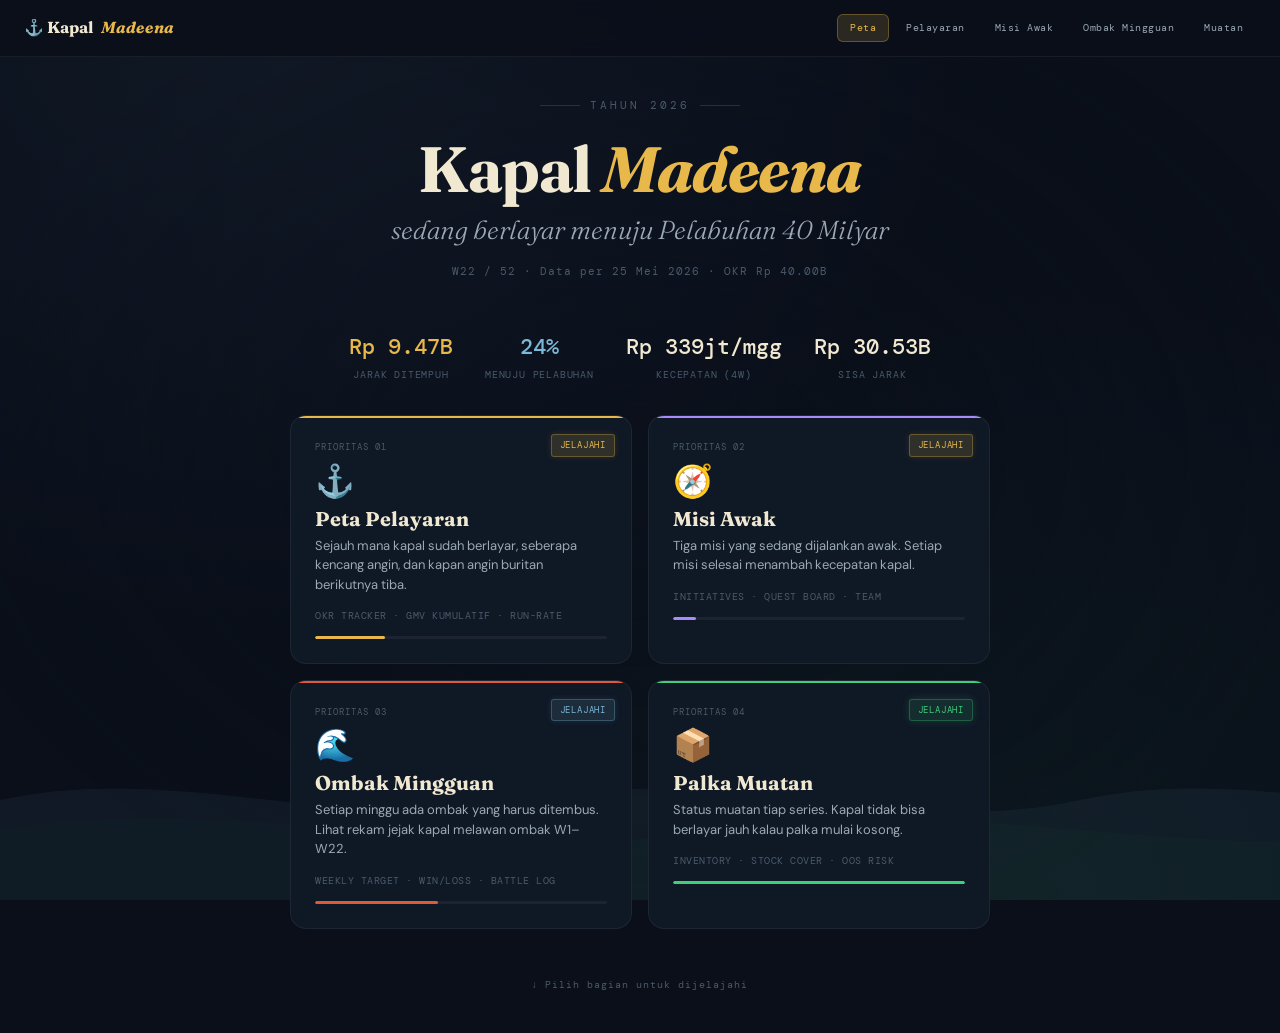
==== commit dde51e72: "feat: auto-generate weekly.js from database, update data - Revert inline DATA embed → single data/we" ====
--- a/index.html
+++ b/index.html
@@ -5,162 +5,7 @@
 <meta name="viewport" content="width=device-width, initial-scale=1.0">
 <title>Kapal Madeena — Game Bisnis 2026</title>
 <link rel="stylesheet" href="shared/style.css">
-<script>
-// ═══════════════════════════════════════════════════
-// DATA KAPAL MADEENA — single source of truth
-// Dipakai oleh semua layer game
-// Update: setiap minggu setelah data mart tersedia
-// ═══════════════════════════════════════════════════
-
-const DATA = {
-
-  meta: {
-    kapal: 'Kapal Madeena',
-    pelabuhan: 'Pelabuhan 40 Milyar',
-    okr: 40_000_000_000,
-    tahun: 2026,
-    mingguTerakhir: 22,
-    tanggalUpdate: '24 Mei 2026'
-  },
-
-  // ── GMV total per minggu (semua channel + series) ──
-  mingguanTotal: [
-    { w:1,  gmv: 378_988_053 },
-    { w:2,  gmv: 395_951_005 },
-    { w:3,  gmv: 341_725_127 },
-    { w:4,  gmv: 421_194_535 },
-    { w:5,  gmv: 467_166_198 },
-    { w:6,  gmv: 738_020_241 },
-    { w:7,  gmv: 525_431_004 },
-    { w:8,  gmv: 810_140_318 },
-    { w:9,  gmv: 699_059_169 },
-    { w:10, gmv: 694_520_646 },
-    { w:11, gmv: 412_104_100 },
-    { w:12, gmv: 202_012_359 },
-    { w:13, gmv: 465_441_309 },
-    { w:14, gmv: 519_790_531 },
-    { w:15, gmv: 345_006_186 },
-    { w:16, gmv: 373_716_757 },
-    { w:17, gmv: 336_535_038 },
-    { w:18, gmv: 356_980_106 },
-    { w:19, gmv: 476_520_898 },
-    { w:20, gmv: 284_106_363 },
-    { w:21, gmv: 222_189_205 },
-    { w:22, gmv:  74_809_712 }
-  ],
-
-  // ── Angin buritan (event boosts) ──
-  anginBuritan: [
-    { nama: 'Ramadan & Lebaran', minggu: [6,7,8,9,10,14], warna: '#f5a623', ikon: '🌙', multiplier: '3–4×', selesai: true },
-    { nama: '6.6 Sale',          minggu: [23],             warna: '#5b9cf6', ikon: '⚡', multiplier: '2–3×', selesai: false },
-    { nama: 'Idul Adha',         minggu: [24],             warna: '#3ecf7a', ikon: '🌿', multiplier: '2–3×', selesai: false },
-    { nama: '7.7 Sale',          minggu: [27],             warna: '#a78bfa', ikon: '⚡', multiplier: '2–3×', selesai: false }
-  ],
-
-  // ── GMV per series per minggu ──
-  seriMinggu: [
-    {s:'Reeyana',w:1,gmv:223_651_713},{s:'Heekaya',w:1,gmv:119_230_204},{s:'Lainnya',w:1,gmv:7_096_340},{s:'Abbasy',w:1,gmv:6_469_228},{s:'Zhafira Signature',w:1,gmv:5_941_400},{s:'Airees',w:1,gmv:5_754_046},{s:'Al Mutqin Florish',w:1,gmv:4_188_000},{s:'Najma',w:1,gmv:3_543_999},{s:'Raheela',w:1,gmv:3_113_119},
-    {s:'Reeyana',w:2,gmv:223_826_972},{s:'Heekaya',w:2,gmv:134_398_191},{s:'Lainnya',w:2,gmv:8_827_189},{s:'Airees',w:2,gmv:8_784_018},{s:'Zhafira Signature',w:2,gmv:6_544_659},{s:'Abbasy',w:2,gmv:4_118_614},{s:'Najma',w:2,gmv:4_018_000},{s:'Raheela',w:2,gmv:2_865_359},{s:'Al Mutqin Florish',w:2,gmv:2_568_000},
-    {s:'Reeyana',w:3,gmv:183_332_987},{s:'Heekaya',w:3,gmv:116_119_670},{s:'Lainnya',w:3,gmv:12_322_993},{s:'Zhafira Signature',w:3,gmv:10_304_475},{s:'Airees',w:3,gmv:8_541_000},{s:'Al Mutqin Florish',w:3,gmv:4_470_000},{s:'Raheela',w:3,gmv:3_486_000},{s:'Najma',w:3,gmv:2_940_000},{s:'Abbasy',w:3,gmv:208_000},
-    {s:'Reeyana',w:4,gmv:236_613_779},{s:'Heekaya',w:4,gmv:116_039_022},{s:'Abbasy',w:4,gmv:13_127_228},{s:'Airees',w:4,gmv:12_567_456},{s:'Lainnya',w:4,gmv:9_274_731},{s:'Al Mutqin Florish',w:4,gmv:8_989_000},{s:'Zhafira Signature',w:4,gmv:8_805_497},{s:'Raheela',w:4,gmv:8_191_119},{s:'Najma',w:4,gmv:7_586_700},
-    {s:'Reeyana',w:5,gmv:269_331_239},{s:'Heekaya',w:5,gmv:134_919_702},{s:'Zhafira Signature',w:5,gmv:17_293_313},{s:'Lainnya',w:5,gmv:14_983_233},{s:'Airees',w:5,gmv:14_847_709},{s:'Raheela',w:5,gmv:6_723_000},{s:'Najma',w:5,gmv:5_978_000},{s:'Abbasy',w:5,gmv:1_663_000},{s:'Al Mutqin Florish',w:5,gmv:1_427_000},
-    {s:'Reeyana',w:6,gmv:361_977_310},{s:'Heekaya',w:6,gmv:304_467_414},{s:'Lainnya',w:6,gmv:17_682_345},{s:'Airees',w:6,gmv:16_674_299},{s:'Zhafira Signature',w:6,gmv:12_186_285},{s:'Raheela',w:6,gmv:10_033_359},{s:'Abbasy',w:6,gmv:10_001_228},{s:'Najma',w:6,gmv:4_998_000},
-    {s:'Reeyana',w:7,gmv:351_400_520},{s:'Heekaya',w:7,gmv:107_824_465},{s:'Lainnya',w:7,gmv:17_835_375},{s:'Airees',w:7,gmv:15_944_546},{s:'Zhafira Signature',w:7,gmv:12_029_699},{s:'Abbasy',w:7,gmv:9_402_457},{s:'Raheela',w:7,gmv:7_320_239},{s:'Najma',w:7,gmv:3_435_700},{s:'Al Mutqin Florish',w:7,gmv:238_000},
-    {s:'Reeyana',w:8,gmv:551_532_663},{s:'Heekaya',w:8,gmv:156_239_867},{s:'Lainnya',w:8,gmv:35_698_484},{s:'Airees',w:8,gmv:26_312_425},{s:'Raheela',w:8,gmv:13_447_239},{s:'Abbasy',w:8,gmv:9_381_228},{s:'Zhafira Signature',w:8,gmv:8_462_408},{s:'Najma',w:8,gmv:5_096_000},{s:'Al Mutqin Florish',w:8,gmv:3_970_000},
-    {s:'Reeyana',w:9,gmv:450_232_156},{s:'Heekaya',w:9,gmv:116_160_164},{s:'Lainnya',w:9,gmv:34_877_099},{s:'Raheela',w:9,gmv:24_900_000},{s:'Airees',w:9,gmv:23_628_018},{s:'Abbasy',w:9,gmv:17_381_228},{s:'Zhafira Signature',w:9,gmv:16_053_500},{s:'Al Mutqin Florish',w:9,gmv:12_789_000},{s:'Najma',w:9,gmv:3_038_000},
-    {s:'Reeyana',w:10,gmv:469_282_119},{s:'Heekaya',w:10,gmv:86_144_265},{s:'Airees',w:10,gmv:49_907_000},{s:'Lainnya',w:10,gmv:25_218_600},{s:'Raheela',w:10,gmv:20_419_239},{s:'Zhafira Signature',w:10,gmv:16_520_511},{s:'Abbasy',w:10,gmv:11_859_910},{s:'Al Mutqin Florish',w:10,gmv:11_486_000},{s:'Najma',w:10,gmv:3_682_999},
-    {s:'Reeyana',w:11,gmv:298_286_009},{s:'Heekaya',w:11,gmv:43_599_600},{s:'Airees',w:11,gmv:17_059_369},{s:'Lainnya',w:11,gmv:15_287_800},{s:'Abbasy',w:11,gmv:10_925_821},{s:'Al Mutqin Florish',w:11,gmv:9_156_000},{s:'Raheela',w:11,gmv:8_466_000},{s:'Zhafira Signature',w:11,gmv:8_147_500},{s:'Najma',w:11,gmv:1_176_000},
-    {s:'Reeyana',w:12,gmv:140_643_031},{s:'Heekaya',w:12,gmv:34_334_500},{s:'Abbasy',w:12,gmv:6_546_000},{s:'Airees',w:12,gmv:5_665_228},{s:'Al Mutqin Florish',w:12,gmv:4_422_000},{s:'Raheela',w:12,gmv:4_233_000},{s:'Zhafira Signature',w:12,gmv:3_127_300},{s:'Lainnya',w:12,gmv:2_159_300},{s:'Najma',w:12,gmv:882_000},
-    {s:'Reeyana',w:13,gmv:328_700_859},{s:'Heekaya',w:13,gmv:88_093_749},{s:'Airees',w:13,gmv:12_503_000},{s:'Lainnya',w:13,gmv:9_041_000},{s:'Al Mutqin Florish',w:13,gmv:6_416_000},{s:'Zhafira Signature',w:13,gmv:6_053_700},{s:'Najma',w:13,gmv:5_782_000},{s:'Abbasy',w:13,gmv:5_614_000},{s:'Raheela',w:13,gmv:3_237_000},
-    {s:'Reeyana',w:14,gmv:334_696_546},{s:'Heekaya',w:14,gmv:122_798_155},{s:'Airees',w:14,gmv:15_354_369},{s:'Zhafira Signature',w:14,gmv:14_728_728},{s:'Najma',w:14,gmv:13_145_838},{s:'Al Mutqin Florish',w:14,gmv:6_324_856},{s:'Raheela',w:14,gmv:4_484_490},{s:'Lainnya',w:14,gmv:4_408_260},{s:'Abbasy',w:14,gmv:3_849_288},
-    {s:'Reeyana',w:15,gmv:225_488_192},{s:'Heekaya',w:15,gmv:64_950_451},{s:'Lainnya',w:15,gmv:16_974_853},{s:'Najma',w:15,gmv:10_395_546},{s:'Airees',w:15,gmv:10_241_938},{s:'Zhafira Signature',w:15,gmv:9_643_284},{s:'Al Mutqin Florish',w:15,gmv:3_401_428},{s:'Abbasy',w:15,gmv:2_913_496},{s:'Raheela',w:15,gmv:996_996},
-    {s:'Reeyana',w:16,gmv:271_481_795},{s:'Heekaya',w:16,gmv:51_052_913},{s:'Abbasy',w:16,gmv:14_668_408},{s:'Najma',w:16,gmv:13_332_802},{s:'Airees',w:16,gmv:9_581_470},{s:'Zhafira Signature',w:16,gmv:6_903_004},{s:'Lainnya',w:16,gmv:3_378_950},{s:'Al Mutqin Florish',w:16,gmv:2_569_666},{s:'Raheela',w:16,gmv:747_747},
-    {s:'Reeyana',w:17,gmv:240_073_824},{s:'Heekaya',w:17,gmv:47_404_498},{s:'Najma',w:17,gmv:12_161_134},{s:'Airees',w:17,gmv:10_173_359},{s:'Zhafira Signature',w:17,gmv:8_985_288},{s:'Abbasy',w:17,gmv:8_116_280},{s:'Al Mutqin Florish',w:17,gmv:4_046_547},{s:'Lainnya',w:17,gmv:3_780_613},{s:'Raheela',w:17,gmv:1_793_494},
-    {s:'Reeyana',w:18,gmv:280_736_142},{s:'Heekaya',w:18,gmv:38_033_800},{s:'Zhafira Signature',w:18,gmv:9_508_900},{s:'Airees',w:18,gmv:9_369_913},{s:'Abbasy',w:18,gmv:7_903_000},{s:'Najma',w:18,gmv:4_018_000},{s:'Lainnya',w:18,gmv:3_753_300},{s:'Raheela',w:18,gmv:2_739_000},{s:'Al Mutqin Florish',w:18,gmv:1_902_000},
-    {s:'Reeyana',w:19,gmv:376_844_465},{s:'Heekaya',w:19,gmv:57_305_121},{s:'Zhafira Signature',w:19,gmv:13_768_600},{s:'Airees',w:19,gmv:10_123_000},{s:'Abbasy',w:19,gmv:6_557_910},{s:'Lainnya',w:19,gmv:6_081_400},{s:'Najma',w:19,gmv:4_508_000},{s:'Al Mutqin Florish',w:19,gmv:3_331_000},{s:'Raheela',w:19,gmv:1_743_000},
-    {s:'Reeyana',w:20,gmv:203_895_672},{s:'Heekaya',w:20,gmv:29_506_513},{s:'Abbasy',w:20,gmv:10_291_000},{s:'Airees',w:20,gmv:9_466_948},{s:'Zhafira Signature',w:20,gmv:8_040_700},{s:'Lainnya',w:20,gmv:7_753_400},{s:'Raheela',w:20,gmv:4_731_000},{s:'Al Mutqin Florish',w:20,gmv:2_853_929},{s:'Najma',w:20,gmv:2_450_000},
-    {s:'Reeyana',w:21,gmv:176_417_600},{s:'Heekaya',w:21,gmv:31_526_076},{s:'Abbasy',w:21,gmv:6_552_000},{s:'Zhafira Signature',w:21,gmv:4_343_700},{s:'Lainnya',w:21,gmv:4_318_500},{s:'Najma',w:21,gmv:3_234_000},{s:'Raheela',w:21,gmv:2_988_000},{s:'Al Mutqin Florish',w:21,gmv:1_665_000},{s:'Airees',w:21,gmv:684_928},
-    {s:'Reeyana',w:22,gmv:54_128_612},{s:'Heekaya',w:22,gmv:10_048_300},{s:'Lainnya',w:22,gmv:2_909_200},{s:'Zhafira Signature',w:22,gmv:2_283_600},{s:'Airees',w:22,gmv:1_516_000},{s:'Abbasy',w:22,gmv:1_248_000},{s:'Al Mutqin Florish',w:22,gmv:1_190_000},{s:'Raheela',w:22,gmv:996_000},{s:'Najma',w:22,gmv:490_000}
-  ],
-
-  // ── Stok & demand series (per 24 Mei 2026) ──
-  seriStok: {
-    'Reeyana':           { stok: 74_911, demandPerMinggu: 3769, warna: '#e882b0' },
-    'Heekaya':           { stok: 40_860, demandPerMinggu: 1852, warna: '#a78bfa' },
-    'Airees':            { stok: 13_620, demandPerMinggu:  766, warna: '#7ab8d8' },
-    'Zhafira Signature': { stok:  1_259, demandPerMinggu:  476, warna: '#5ecbb0' },
-    'Abbasy':            { stok:  3_149, demandPerMinggu:   85, warna: '#6366f1' },
-    'Raheela':           { stok:  1_889, demandPerMinggu:   29, warna: '#f5a623' },
-    'Al Mutqin Florish': { stok:  2_187, demandPerMinggu:   25, warna: '#5b9cf6' },
-    'Najma':             { stok:  3_645, demandPerMinggu:   73, warna: '#f05a5a' },
-    'Lainnya':           { stok:  1_674, demandPerMinggu:  119, warna: '#9b9890' }
-  },
-
-  // ── Misi awak (quests / initiatives) ──
-  misiAwak: [
-    {
-      id: 'MISI-01',
-      jalur: 'TikTok Shop',
-      judul: 'Mesin TikTok — pacu kecepatan utama',
-      deskripsi: 'Scale livestream dan konten TikTok Shop sebagai engine pertumbuhan. Jalur ini paling potensial mendorong kecepatan kapal.',
-      status: 'Belum Dimulai',
-      progres: 0,
-      dampakKnot: 437,
-      warna: '#e8e6de',
-      anakBuah: [
-        { nama: 'Hisyam',  inisial: 'Hi', peran: 'Livestreamer Lead', kapten: true },
-        { nama: 'Manggar', inisial: 'Ma', peran: 'Content Creator', kapten: false },
-        { nama: 'Sarah',   inisial: 'Sa', peran: 'Inhouse Livestreamer', kapten: false },
-        { nama: 'Kania',   inisial: 'Ka', peran: 'Livestreamer', kapten: false, perhatian: true }
-      ]
-    },
-    {
-      id: 'MISI-02',
-      jalur: 'Direct / madeena.co.id',
-      judul: 'Jalur langsung — zero fee, margin penuh',
-      deskripsi: 'Kembangkan penjualan direct melalui madeena.co.id. Tidak ada biaya platform — setiap rupiah masuk lebih efisien.',
-      status: 'Belum Dimulai',
-      progres: 0,
-      dampakKnot: 146,
-      warna: '#3ecf7a',
-      anakBuah: [
-        { nama: 'Salsa',   inisial: 'Sl', peran: 'Sales non-Marketplace', kapten: true, perhatian: true },
-        { nama: 'Talitha', inisial: 'Ta', peran: 'Customer Support', kapten: false }
-      ]
-    },
-    {
-      id: 'MISI-03',
-      jalur: 'All Channels',
-      judul: 'Event Calendar — tangkap angin 6.6, Idul Adha, 7.7',
-      deskripsi: 'Siapkan kampanye untuk tiga angin buritan berikutnya. Ini misi paling menentukan kecepatan kapal di semester kedua.',
-      status: 'Sedang Berlangsung',
-      progres: 25,
-      dampakKnot: 583,
-      warna: '#f5a623',
-      anakBuah: [
-        { nama: 'Fathiya', inisial: 'Fa', peran: 'Content Lead', kapten: true },
-        { nama: 'Dina',    inisial: 'Di', peran: 'Sales Marketplace', kapten: false },
-        { nama: 'Hisyam',  inisial: 'Hi', peran: 'Livestreamer Lead', kapten: false },
-        { nama: 'Ridwan',  inisial: 'Ri', peran: 'Data & Inventori', kapten: false, perhatian: true }
-      ]
-    }
-  ]
-};
-
-// Computed helpers — dipakai semua layer
-DATA.computed = (() => {
-  const total = DATA.mingguanTotal;
-  const ytd = total.reduce((s, d) => s + d.gmv, 0);
-  const gap = DATA.meta.okr - ytd;
-  const pctTempuh = ytd / DATA.meta.okr;
-  const runRate4W = total.slice(-5, -1).reduce((s, d) => s + d.gmv, 0) / 4;
-  const paceOkr = DATA.meta.okr / 52;
-  const fuelPct = runRate4W / paceOkr;
-  const mingguSisa = 52 - DATA.meta.mingguTerakhir;
-  const proyeksiAkhir = ytd + runRate4W * mingguSisa;
-  return { ytd, gap, pctTempuh, runRate4W, paceOkr, fuelPct, mingguSisa, proyeksiAkhir };
-})();
-</script>
+<script src="data/weekly.js"></script>
 <style>
 /* INDEX-SPECIFIC */
 .hero {
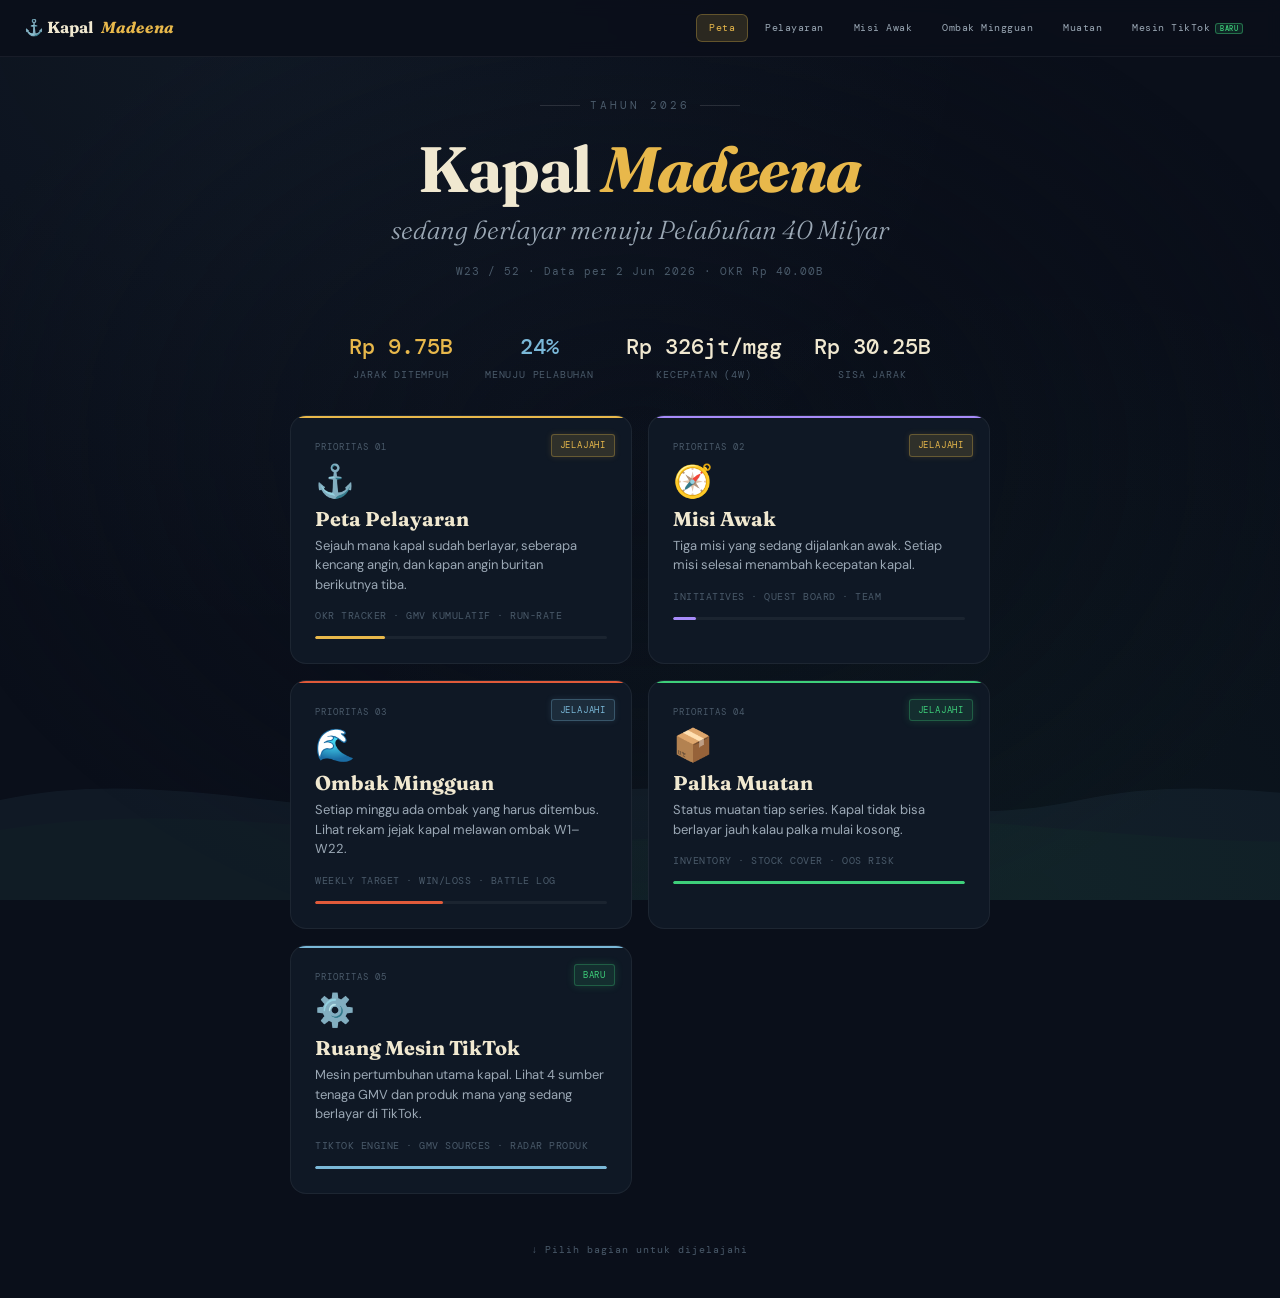
==== commit 00afcfd5: "feat: tambah Layer 05 Ruang Mesin TikTok - Halaman baru layers/05-tiktok.html: diagram mesin 4 sumbe" ====
--- a/index.html
+++ b/index.html
@@ -110,6 +110,7 @@
 .nav-card.prioritas-2::before { background: var(--ungu); }
 .nav-card.prioritas-3::before { background: var(--merah-badai); }
 .nav-card.prioritas-4::before { background: var(--hijau-laut); }
+.nav-card.prioritas-5::before { background: var(--langit); }
 
 .nav-card-num {
   font-family: var(--font-mono);
@@ -238,6 +239,7 @@
     <a href="layers/02-misi.html"   class="nav-link">Misi Awak</a>
     <a href="layers/03-ombak.html"  class="nav-link">Ombak Mingguan</a>
     <a href="layers/04-muatan.html" class="nav-link">Muatan</a>
+    <a href="layers/05-tiktok.html" class="nav-link">Mesin TikTok<span class="nav-baru">BARU</span></a>
   </div>
 </nav>
 
@@ -348,6 +350,19 @@
     statusCls: 'badge-hijau',
     prog: 100,
     progColor: '#3ecf7a'
+  },
+  {
+    href: 'layers/05-tiktok.html',
+    prioritas: 5,
+    num: 'PRIORITAS 05',
+    icon: '⚙️',
+    title: 'Ruang Mesin TikTok',
+    sub: 'Mesin pertumbuhan utama kapal. Lihat 4 sumber tenaga GMV dan produk mana yang sedang berlayar di TikTok.',
+    bisnis: 'TIKTOK ENGINE · GMV SOURCES · RADAR PRODUK',
+    status: 'BARU',
+    statusCls: 'badge-hijau',
+    prog: 100,
+    progColor: '#7ab8d8'
   }
 ];
 
@@ -374,6 +389,7 @@
     <a href="layers/02-misi.html"   class="bottom-nav-item">       <span class="bottom-nav-icon">🧭</span><span class="bottom-nav-lbl">Misi</span></a>
     <a href="layers/03-ombak.html"  class="bottom-nav-item">       <span class="bottom-nav-icon">🌊</span><span class="bottom-nav-lbl">Ombak</span></a>
     <a href="layers/04-muatan.html" class="bottom-nav-item">       <span class="bottom-nav-icon">📦</span><span class="bottom-nav-lbl">Muatan</span></a>
+    <a href="layers/05-tiktok.html" class="bottom-nav-item">       <span class="bottom-nav-icon">⚙️</span><span class="bottom-nav-lbl">Mesin</span></a>
   </div>
 </nav>
 </body>
--- a/shared/style.css
+++ b/shared/style.css
@@ -152,6 +152,21 @@
 }
 .nav-link:hover  { background: var(--laut-surface); color: var(--teks-primer); }
 .nav-link.active { background: var(--emas-redup); border-color: var(--emas-border); color: var(--emas); }
+.nav-baru {
+  display: inline-block;
+  font-family: var(--font-mono);
+  font-size: 7px;
+  font-weight: 500;
+  letter-spacing: 0.5px;
+  background: var(--hijau-redup);
+  border: 1px solid rgba(62,207,122,0.45);
+  color: var(--hijau-laut);
+  border-radius: 3px;
+  padding: 1px 4px;
+  margin-left: 5px;
+  vertical-align: middle;
+  line-height: 1;
+}
 
 /* ── Tombol ── */
 .btn {
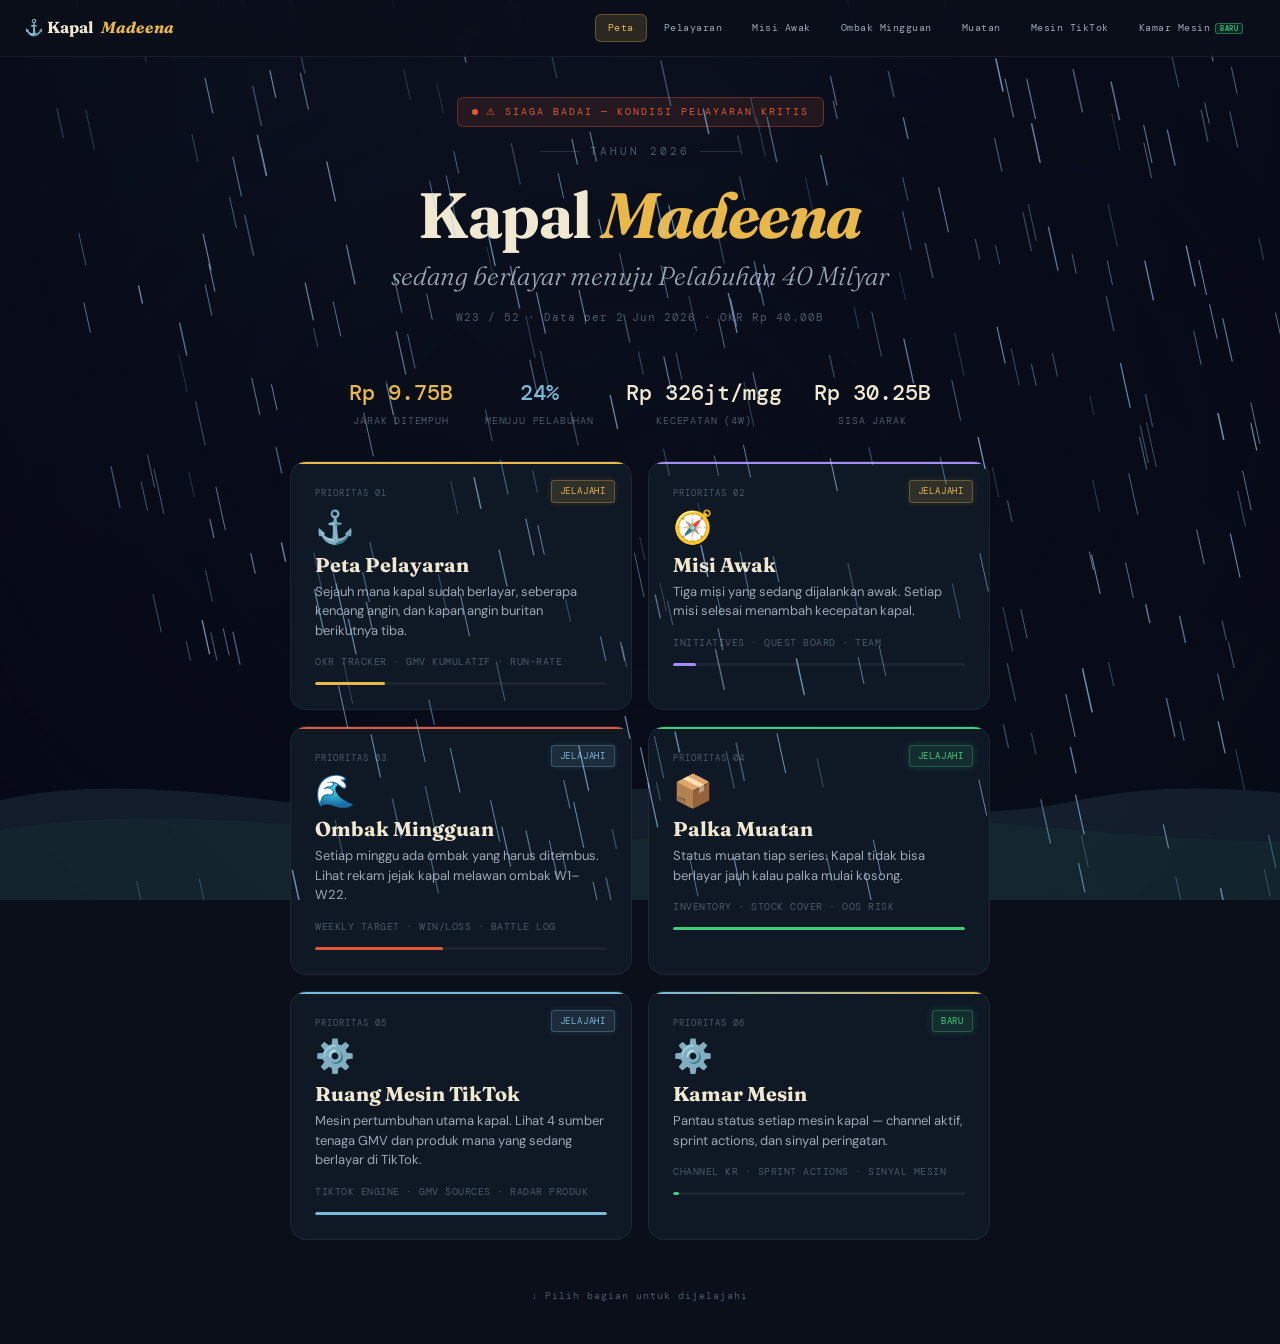
==== commit be33a741: "Update dashboard: KR tracker, weekly data, kr-actual, kr-config" ====
--- a/index.html
+++ b/index.html
@@ -6,6 +6,8 @@
 <title>Kapal Madeena — Game Bisnis 2026</title>
 <link rel="stylesheet" href="shared/style.css">
 <script src="data/weekly.js"></script>
+<script src="data/kr-config.js"></script>
+<script src="data/kr-actual.js"></script>
 <style>
 /* INDEX-SPECIFIC */
 .hero {
@@ -111,6 +113,7 @@
 .nav-card.prioritas-3::before { background: var(--merah-badai); }
 .nav-card.prioritas-4::before { background: var(--hijau-laut); }
 .nav-card.prioritas-5::before { background: var(--langit); }
+.nav-card.prioritas-6::before { background: linear-gradient(90deg, var(--langit), var(--emas)); }
 
 .nav-card-num {
   font-family: var(--font-mono);
@@ -203,8 +206,73 @@
 
 /* Ocean wave SVG animation */
 @keyframes waveMove { 0%{transform:translateX(0)} 100%{transform:translateX(-50%)} }
-.wave-anim { animation: waveMove 8s linear infinite; }
-.wave-anim-slow { animation: waveMove 12s linear infinite; }
+.wave-anim { animation: waveMove 4s linear infinite; }
+.wave-anim-slow { animation: waveMove 6s linear infinite; }
+
+/* ── STORM EFFECTS ── */
+#storm-canvas {
+  position: fixed;
+  top: 0; left: 0;
+  width: 100%; height: 100%;
+  pointer-events: none;
+  z-index: 1;
+}
+
+/* Storm overlay — langit gelap */
+#storm-overlay {
+  position: fixed;
+  inset: 0;
+  pointer-events: none;
+  z-index: 0;
+  background: radial-gradient(ellipse at 50% 0%, rgba(10,15,30,0.55) 0%, rgba(5,8,20,0.75) 100%);
+}
+
+/* Kilat / lightning flash */
+@keyframes lightning-flash {
+  0%   { opacity: 0; }
+  2%   { opacity: 0.85; }
+  4%   { opacity: 0; }
+  6%   { opacity: 0.6; }
+  8%   { opacity: 0; }
+  100% { opacity: 0; }
+}
+#lightning-el {
+  position: fixed;
+  inset: 0;
+  background: rgba(160, 200, 255, 0.18);
+  pointer-events: none;
+  z-index: 2;
+  opacity: 0;
+}
+
+/* Teks peringatan badai */
+.storm-warning {
+  display: inline-flex;
+  align-items: center;
+  gap: 8px;
+  background: rgba(224, 90, 58, 0.12);
+  border: 1px solid rgba(224, 90, 58, 0.35);
+  border-radius: 6px;
+  padding: 6px 14px;
+  font-family: var(--font-mono);
+  font-size: 10px;
+  letter-spacing: 2px;
+  color: #e05a3a;
+  text-transform: uppercase;
+  margin-bottom: 16px;
+  animation: pulse-storm 2.5s ease-in-out infinite;
+}
+@keyframes pulse-storm {
+  0%, 100% { opacity: 1; box-shadow: 0 0 0 0 rgba(224,90,58,0); }
+  50%       { opacity: 0.7; box-shadow: 0 0 12px 2px rgba(224,90,58,0.25); }
+}
+.storm-dot {
+  width: 6px; height: 6px;
+  border-radius: 50%;
+  background: #e05a3a;
+  animation: blink-dot 1s step-end infinite;
+}
+@keyframes blink-dot { 0%,100%{opacity:1} 50%{opacity:0} }
 
 /* ── Mobile index ── */
 @media (max-width: 640px) {
@@ -231,6 +299,11 @@
 </head>
 <body>
 
+<!-- Storm layers -->
+<div id="storm-overlay"></div>
+<canvas id="storm-canvas"></canvas>
+<div id="lightning-el"></div>
+
 <nav class="nav">
   <a href="index.html" class="nav-brand">⚓ Kapal <em>Madeena</em></a>
   <div class="nav-links">
@@ -239,7 +312,8 @@
     <a href="layers/02-misi.html"   class="nav-link">Misi Awak</a>
     <a href="layers/03-ombak.html"  class="nav-link">Ombak Mingguan</a>
     <a href="layers/04-muatan.html" class="nav-link">Muatan</a>
-    <a href="layers/05-tiktok.html" class="nav-link">Mesin TikTok<span class="nav-baru">BARU</span></a>
+    <a href="layers/05-tiktok.html" class="nav-link">Mesin TikTok</a>
+    <a href="layers/06-kr-tracker.html" class="nav-link">Kamar Mesin<span class="nav-baru">BARU</span></a>
   </div>
 </nav>
 
@@ -255,6 +329,7 @@
 
 <div class="hero">
 
+  <div class="storm-warning"><span class="storm-dot"></span>⚠ SIAGA BADAI — KONDISI PELAYARAN KRITIS</div>
   <div class="hero-eyebrow">Tahun 2026</div>
 
   <h1 class="hero-title">Kapal <em>Madeena</em></h1>
@@ -359,10 +434,33 @@
     title: 'Ruang Mesin TikTok',
     sub: 'Mesin pertumbuhan utama kapal. Lihat 4 sumber tenaga GMV dan produk mana yang sedang berlayar di TikTok.',
     bisnis: 'TIKTOK ENGINE · GMV SOURCES · RADAR PRODUK',
+    status: 'JELAJAHI',
+    statusCls: 'badge-langit',
+    prog: 100,
+    progColor: '#7ab8d8'
+  },
+  {
+    href: 'layers/06-kr-tracker.html',
+    prioritas: 6,
+    num: 'PRIORITAS 06',
+    icon: '⚙️',
+    title: 'Kamar Mesin',
+    sub: 'Pantau status setiap mesin kapal — channel aktif, sprint actions, dan sinyal peringatan.',
+    bisnis: 'CHANNEL KR · SPRINT ACTIONS · SINYAL MESIN',
     status: 'BARU',
     statusCls: 'badge-hijau',
-    prog: 100,
-    progColor: '#7ab8d8'
+    prog: (() => {
+      if (typeof krConfig === 'undefined' || typeof krActual === 'undefined') return 0;
+      const vals = krConfig.channels.map(ch => {
+        const t = ch.targetBulanan[krActual.bulanAktif] || 0;
+        const a = krActual.data.find(
+          r => r.channel === ch.dbName && r.bulan === krActual.bulanAktif && r.tahun === krActual.tahun
+        );
+        return t > 0 ? Math.min((a ? a.gmvNet : 0) / t, 1) : 0;
+      });
+      return Math.round(vals.reduce((s, v) => s + v, 0) / vals.length * 100);
+    })(),
+    progColor: '#3ecf7a'
   }
 ];
 
@@ -381,6 +479,110 @@
 ).join('');
 </script>
 
+<!-- ── STORM ENGINE ── -->
+<script>
+(function() {
+  const canvas = document.getElementById('storm-canvas');
+  const ctx    = canvas.getContext('2d');
+  const lt     = document.getElementById('lightning-el');
+
+  let W, H, drops = [], splashes = [];
+
+  function resize() {
+    W = canvas.width  = window.innerWidth;
+    H = canvas.height = window.innerHeight;
+  }
+  window.addEventListener('resize', resize);
+  resize();
+
+  // Inisialisasi tetes hujan
+  const DROP_COUNT = Math.min(window.innerWidth < 640 ? 160 : 320, 320);
+  for (let i = 0; i < DROP_COUNT; i++) {
+    drops.push(newDrop(true));
+  }
+
+  function newDrop(randomY) {
+    const speed = 14 + Math.random() * 18;
+    return {
+      x:      Math.random() * W,
+      y:      randomY ? Math.random() * H : -20,
+      len:    18 + Math.random() * 28,
+      speed:  speed,
+      vx:     speed * 0.22,        // angin ke kanan
+      alpha:  0.25 + Math.random() * 0.45,
+      width:  0.7 + Math.random() * 0.8
+    };
+  }
+
+  function newSplash(x, y) {
+    return { x, y, r: 0, maxR: 3 + Math.random() * 5, alpha: 0.6, vr: 1.2 + Math.random() };
+  }
+
+  // Kilat timer
+  function scheduleLightning() {
+    const delay = 3000 + Math.random() * 9000;
+    setTimeout(() => {
+      triggerLightning();
+      scheduleLightning();
+    }, delay);
+  }
+  function triggerLightning() {
+    lt.style.animation = 'none';
+    lt.offsetHeight; // reflow
+    const dur = (0.4 + Math.random() * 0.3).toFixed(2) + 's';
+    lt.style.animation = `lightning-flash ${dur} ease-out forwards`;
+  }
+  scheduleLightning();
+
+  // Ombak SVG lebih bergejolak — naikan opacity
+  const oceanBg = document.querySelector('.ocean-bg');
+  if (oceanBg) { oceanBg.style.opacity = '0.28'; }
+
+  function draw() {
+    ctx.clearRect(0, 0, W, H);
+
+    // Gambar tetes
+    drops.forEach((d, i) => {
+      ctx.beginPath();
+      ctx.moveTo(d.x, d.y);
+      ctx.lineTo(d.x - d.vx * (d.len / d.speed), d.y - d.len);
+      ctx.strokeStyle = `rgba(160, 210, 255, ${d.alpha})`;
+      ctx.lineWidth   = d.width;
+      ctx.stroke();
+
+      // Update posisi
+      d.x += d.vx;
+      d.y += d.speed;
+
+      // Reset kalau keluar layar
+      if (d.y > H + 30 || d.x > W + 30) {
+        // Cipratan saat menyentuh bawah
+        if (d.y > H - 10 && d.y < H + 30) {
+          splashes.push(newSplash(d.x, H));
+        }
+        drops[i] = newDrop(false);
+      }
+    });
+
+    // Gambar cipratan
+    splashes = splashes.filter(s => s.alpha > 0);
+    splashes.forEach(s => {
+      ctx.beginPath();
+      ctx.arc(s.x, s.y, s.r, 0, Math.PI, true); // setengah lingkaran ke atas
+      ctx.strokeStyle = `rgba(160, 210, 255, ${s.alpha})`;
+      ctx.lineWidth   = 0.8;
+      ctx.stroke();
+      s.r     += s.vr;
+      s.alpha -= 0.07;
+    });
+
+    requestAnimationFrame(draw);
+  }
+
+  draw();
+})();
+</script>
+
 <!-- Bottom nav (mobile) -->
 <nav class="bottom-nav" aria-label="Navigasi">
   <div class="bottom-nav-items">
@@ -390,6 +592,7 @@
     <a href="layers/03-ombak.html"  class="bottom-nav-item">       <span class="bottom-nav-icon">🌊</span><span class="bottom-nav-lbl">Ombak</span></a>
     <a href="layers/04-muatan.html" class="bottom-nav-item">       <span class="bottom-nav-icon">📦</span><span class="bottom-nav-lbl">Muatan</span></a>
     <a href="layers/05-tiktok.html" class="bottom-nav-item">       <span class="bottom-nav-icon">⚙️</span><span class="bottom-nav-lbl">Mesin</span></a>
+    <a href="layers/06-kr-tracker.html" class="bottom-nav-item">    <span class="bottom-nav-icon">🔧</span><span class="bottom-nav-lbl">K.Mesin</span></a>
   </div>
 </nav>
 </body>
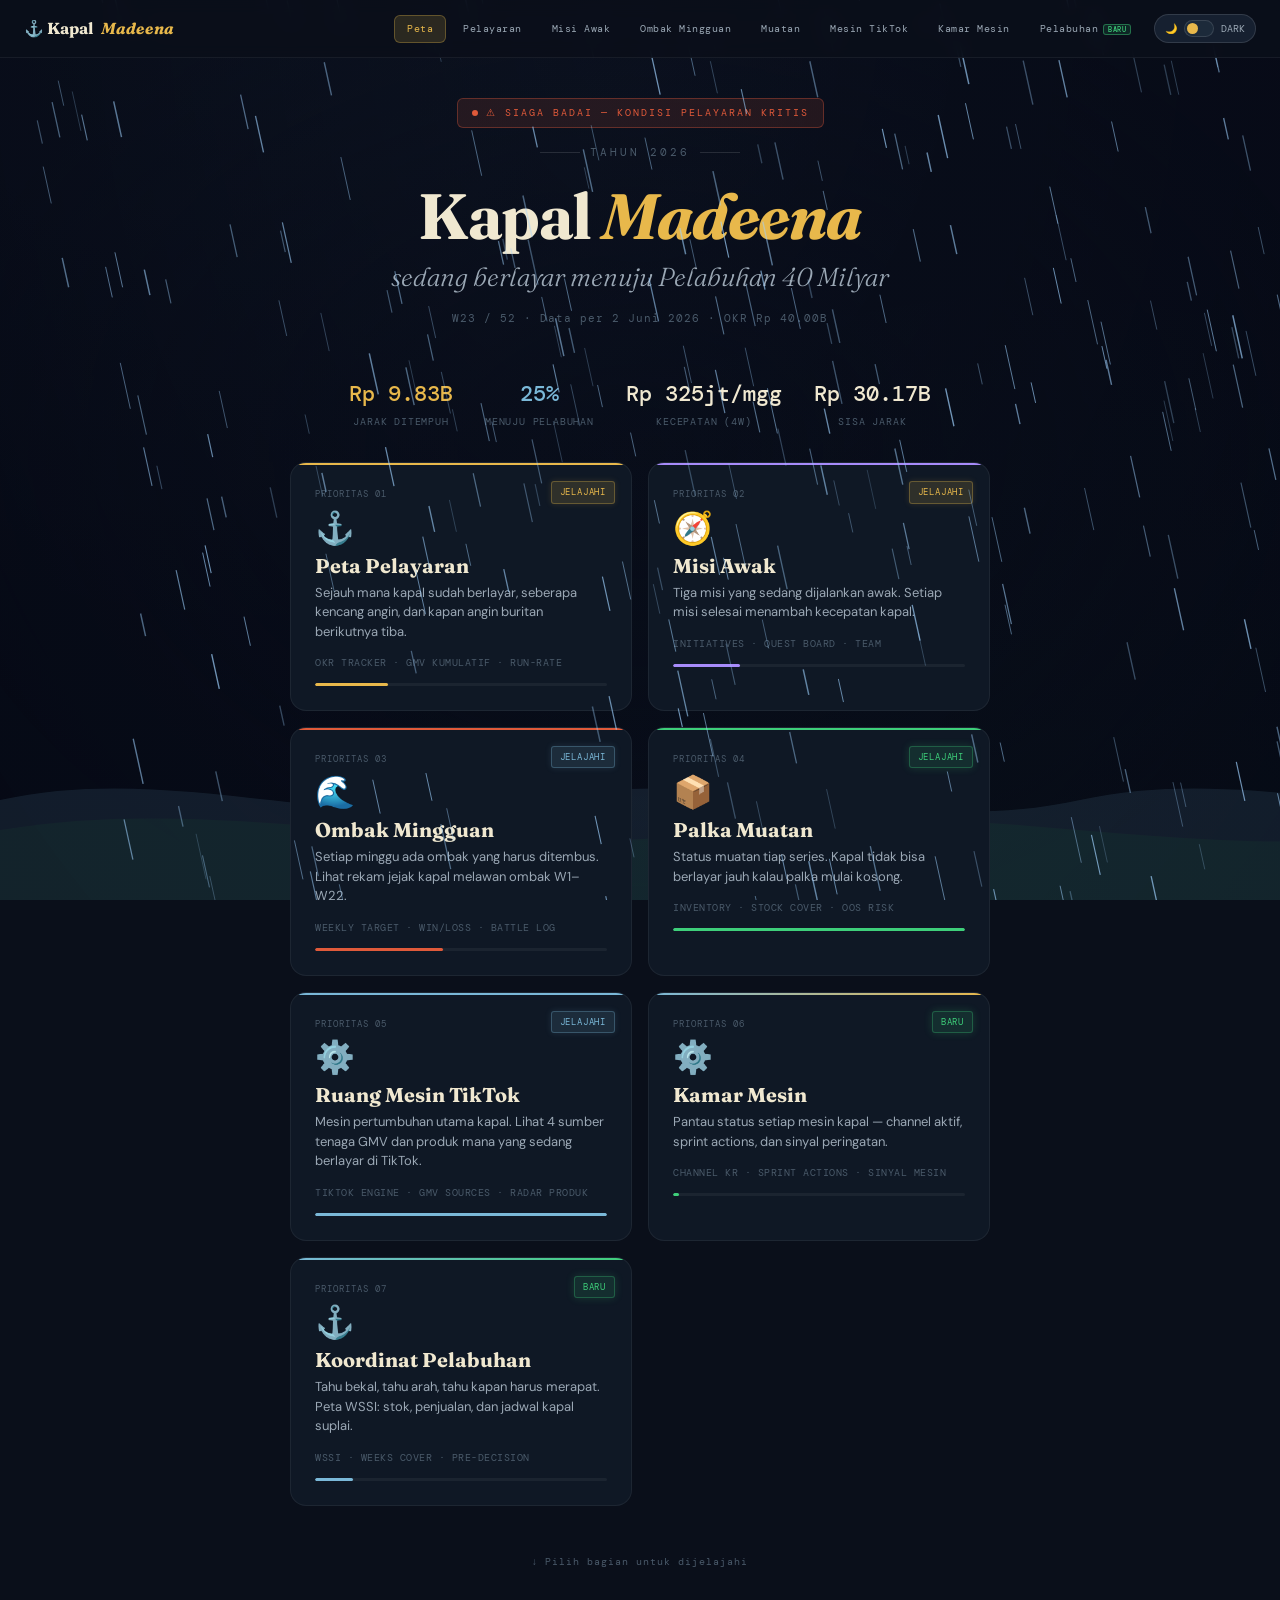
==== commit c58d3c38: "penambahan page pelabuhan untuk dashboard WSSI" ====
--- a/index.html
+++ b/index.html
@@ -1,13 +1,15 @@
 <!DOCTYPE html>
-<html lang="id">
+<html lang="id" data-theme="dark">
 <head>
 <meta charset="UTF-8">
 <meta name="viewport" content="width=device-width, initial-scale=1.0">
 <title>Kapal Madeena — Game Bisnis 2026</title>
-<link rel="stylesheet" href="shared/style.css">
+<link rel="stylesheet" href="shared/style.css?v=2">
+<script src="shared/dm-toggle.js"></script>
 <script src="data/weekly.js"></script>
 <script src="data/kr-config.js"></script>
 <script src="data/kr-actual.js"></script>
+<script src="data/wssi.js"></script>
 <style>
 /* INDEX-SPECIFIC */
 .hero {
@@ -114,6 +116,7 @@
 .nav-card.prioritas-4::before { background: var(--hijau-laut); }
 .nav-card.prioritas-5::before { background: var(--langit); }
 .nav-card.prioritas-6::before { background: linear-gradient(90deg, var(--langit), var(--emas)); }
+.nav-card.prioritas-7::before { background: linear-gradient(90deg, var(--langit), var(--hijau-laut)); }
 
 .nav-card-num {
   font-family: var(--font-mono);
@@ -226,6 +229,10 @@
   z-index: 0;
   background: radial-gradient(ellipse at 50% 0%, rgba(10,15,30,0.55) 0%, rgba(5,8,20,0.75) 100%);
 }
+html[data-theme="light"] #storm-overlay {
+  background: radial-gradient(ellipse at 50% 0%, rgba(160,190,220,0.15) 0%, rgba(180,205,225,0.25) 100%);
+}
+html[data-theme="light"] #storm-canvas { opacity: 0.4; }
 
 /* Kilat / lightning flash */
 @keyframes lightning-flash {
@@ -306,14 +313,22 @@
 
 <nav class="nav">
   <a href="index.html" class="nav-brand">⚓ Kapal <em>Madeena</em></a>
-  <div class="nav-links">
-    <a href="index.html"            class="nav-link active">Peta</a>
-    <a href="layers/01-voyage.html" class="nav-link">Pelayaran</a>
-    <a href="layers/02-misi.html"   class="nav-link">Misi Awak</a>
-    <a href="layers/03-ombak.html"  class="nav-link">Ombak Mingguan</a>
-    <a href="layers/04-muatan.html" class="nav-link">Muatan</a>
-    <a href="layers/05-tiktok.html" class="nav-link">Mesin TikTok</a>
-    <a href="layers/06-kr-tracker.html" class="nav-link">Kamar Mesin<span class="nav-baru">BARU</span></a>
+  <div style="display:flex;align-items:center;gap:10px">
+    <div class="nav-links">
+      <a href="index.html"            class="nav-link active">Peta</a>
+      <a href="layers/01-voyage.html" class="nav-link">Pelayaran</a>
+      <a href="layers/02-misi.html"   class="nav-link">Misi Awak</a>
+      <a href="layers/03-ombak.html"  class="nav-link">Ombak Mingguan</a>
+      <a href="layers/04-muatan.html" class="nav-link">Muatan</a>
+      <a href="layers/05-tiktok.html" class="nav-link">Mesin TikTok</a>
+      <a href="layers/06-kr-tracker.html" class="nav-link">Kamar Mesin</a>
+      <a href="layers/07-pelabuhan.html" class="nav-link">Pelabuhan<span class="nav-baru">BARU</span></a>
+    </div>
+    <button class="dm-toggle" id="dm-toggle" aria-label="Toggle dark/light mode">
+      <span id="dm-icon">🌙</span>
+      <div class="dm-pill"><div class="dm-dot"></div></div>
+      <span id="dm-label">DARK</span>
+    </button>
   </div>
 </nav>
 
@@ -461,6 +476,23 @@
       return Math.round(vals.reduce((s, v) => s + v, 0) / vals.length * 100);
     })(),
     progColor: '#3ecf7a'
+  },
+  {
+    href: 'layers/07-pelabuhan.html',
+    prioritas: 7,
+    num: 'PRIORITAS 07',
+    icon: '⚓',
+    title: 'Koordinat Pelabuhan',
+    sub: 'Tahu bekal, tahu arah, tahu kapan harus merapat. Peta WSSI: stok, penjualan, dan jadwal kapal suplai.',
+    bisnis: 'WSSI · WEEKS COVER · PRE-DECISION',
+    status: 'BARU',
+    statusCls: 'badge-hijau',
+    prog: (() => {
+      if (typeof WSSI === 'undefined') return 0;
+      const ok = WSSI.skus.filter(s => s.status !== 'darurat').length;
+      return Math.round(ok / WSSI.skus.length * 100);
+    })(),
+    progColor: '#7ab8d8'
   }
 ];
 
@@ -593,6 +625,7 @@
     <a href="layers/04-muatan.html" class="bottom-nav-item">       <span class="bottom-nav-icon">📦</span><span class="bottom-nav-lbl">Muatan</span></a>
     <a href="layers/05-tiktok.html" class="bottom-nav-item">       <span class="bottom-nav-icon">⚙️</span><span class="bottom-nav-lbl">Mesin</span></a>
     <a href="layers/06-kr-tracker.html" class="bottom-nav-item">    <span class="bottom-nav-icon">🔧</span><span class="bottom-nav-lbl">K.Mesin</span></a>
+    <a href="layers/07-pelabuhan.html" class="bottom-nav-item">    <span class="bottom-nav-icon">⚓</span><span class="bottom-nav-lbl">Pelabuhan</span></a>
   </div>
 </nav>
 </body>
--- a/shared/style.css
+++ b/shared/style.css
@@ -395,3 +395,44 @@
   .arena-card.flash-menang, .arena-card.flash-kalah { animation: none !important; }
   * { transition-duration: 0.01ms !important; }
 }
+
+/* ── Light mode token overrides ── */
+html[data-theme="light"] {
+  --laut-dalam:    #edf2f7;
+  --laut-tengah:   #ffffff;
+  --laut-tepi:     #f5f8fb;
+  --laut-surface:  #e8edf5;
+  --laut-muda:     #dce6f0;
+  --teks-primer:   #1a2a3a;
+  --teks-kedua:    #4a5a6a;
+  --teks-redup:    #8a9aaa;
+  --border-tipis:  rgba(0,0,0,0.08);
+  --border-sedang: rgba(0,0,0,0.14);
+  --border-tebal:  rgba(0,0,0,0.22);
+}
+html[data-theme="light"] body::before { opacity: 0.25; }
+html[data-theme="light"] .nav        { background: rgba(237,242,247,0.96); }
+html[data-theme="light"] .bottom-nav { background: rgba(237,242,247,0.98); border-top-color: rgba(0,0,0,0.08); }
+
+/* ── Dark mode toggle component ── */
+.dm-toggle {
+  display: flex; align-items: center; gap: 7px;
+  font-family: var(--font-mono); font-size: 10px; color: var(--teks-kedua);
+  background: var(--laut-tepi); border: 1px solid var(--border-sedang);
+  border-radius: 20px; padding: 5px 10px; cursor: pointer;
+  transition: border-color 0.2s, background 0.2s; user-select: none;
+  flex-shrink: 0;
+}
+.dm-toggle:hover { border-color: var(--emas-border); background: var(--laut-surface); }
+.dm-pill {
+  width: 30px; height: 17px; border-radius: 9px;
+  background: var(--laut-surface); border: 1px solid var(--border-sedang);
+  position: relative; transition: background 0.3s; flex-shrink: 0;
+}
+html[data-theme="light"] .dm-pill { background: var(--emas-redup); border-color: var(--emas-border); }
+.dm-dot {
+  position: absolute; top: 2px; left: 2px;
+  width: 11px; height: 11px; border-radius: 50%;
+  background: var(--emas); transition: transform 0.3s;
+}
+html[data-theme="light"] .dm-dot { transform: translateX(13px); }
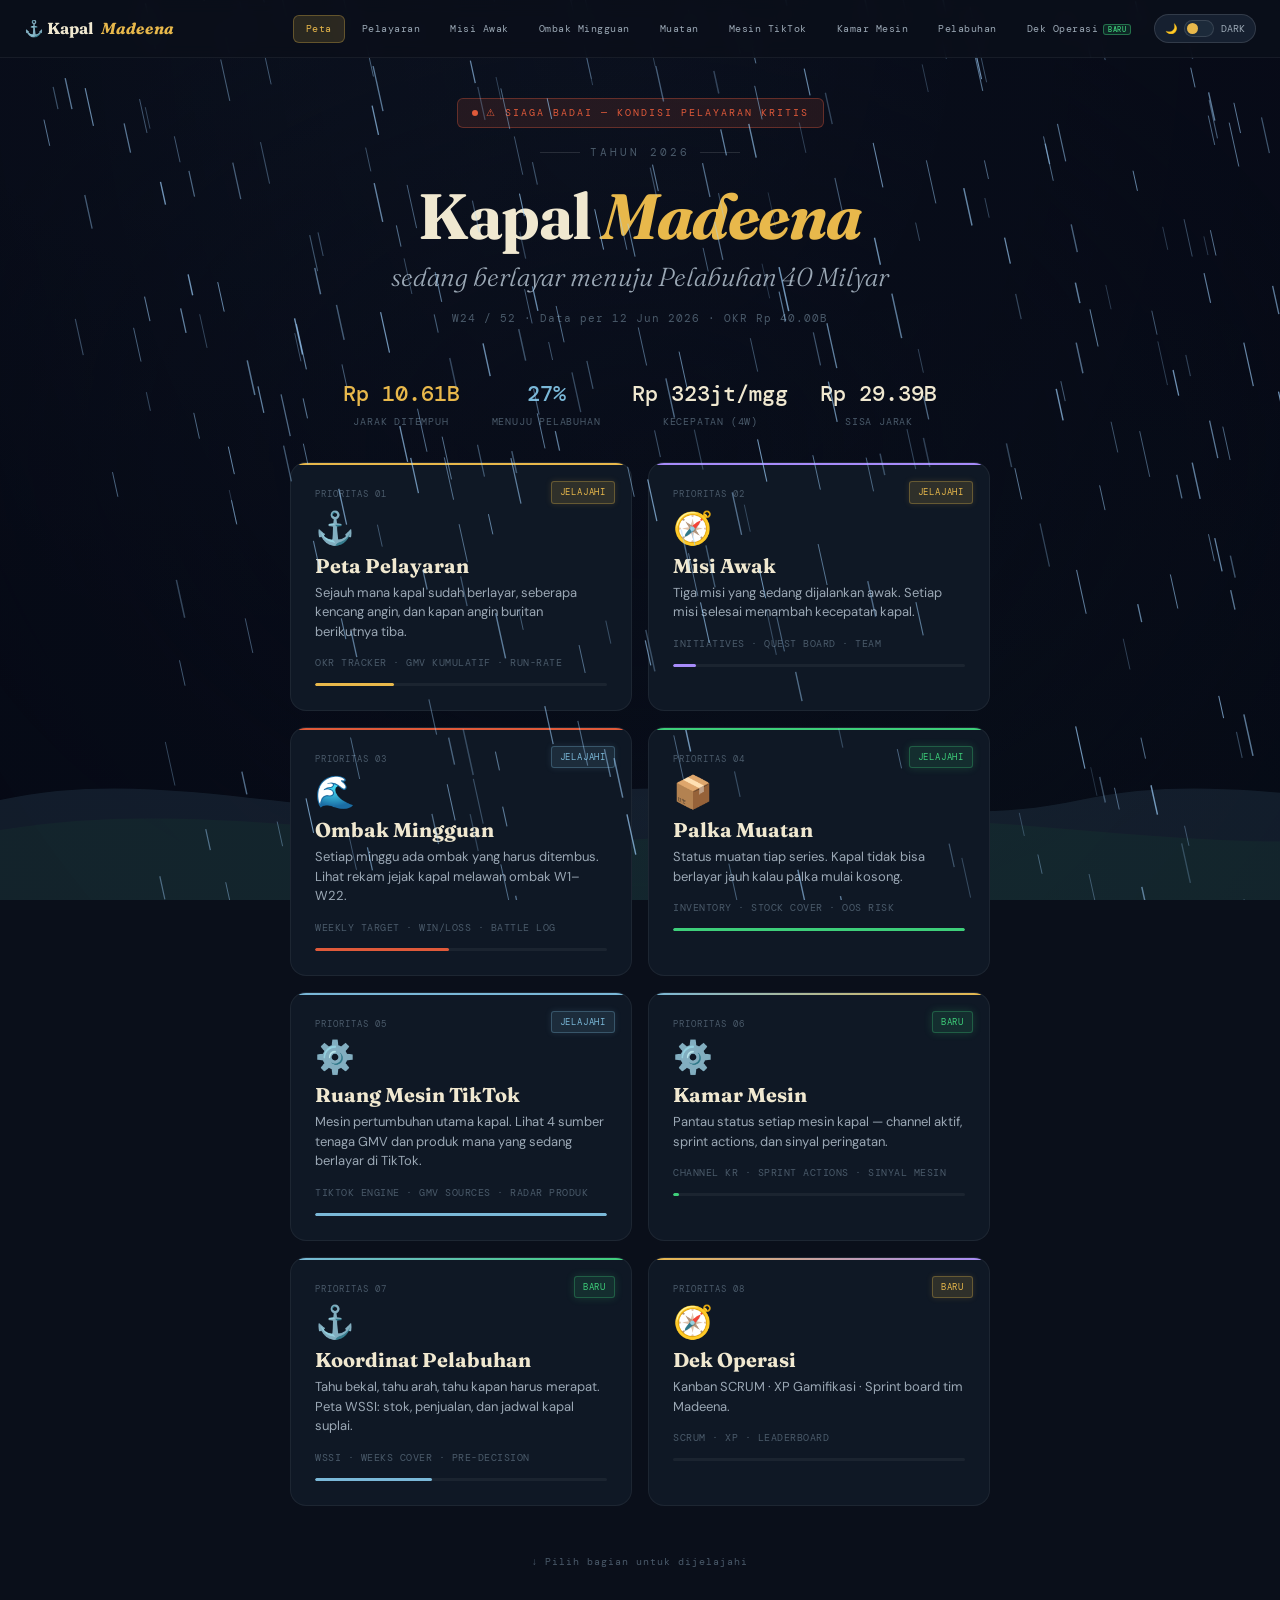
==== commit c2ebc201: "Update dashboard: KR tracker, weekly data, kr-actual, kr-config" ====
--- a/index.html
+++ b/index.html
@@ -117,6 +117,7 @@
 .nav-card.prioritas-5::before { background: var(--langit); }
 .nav-card.prioritas-6::before { background: linear-gradient(90deg, var(--langit), var(--emas)); }
 .nav-card.prioritas-7::before { background: linear-gradient(90deg, var(--langit), var(--hijau-laut)); }
+.nav-card.prioritas-8::before { background: linear-gradient(90deg, var(--emas), var(--ungu)); }
 
 .nav-card-num {
   font-family: var(--font-mono);
@@ -322,7 +323,8 @@
       <a href="layers/04-muatan.html" class="nav-link">Muatan</a>
       <a href="layers/05-tiktok.html" class="nav-link">Mesin TikTok</a>
       <a href="layers/06-kr-tracker.html" class="nav-link">Kamar Mesin</a>
-      <a href="layers/07-pelabuhan.html" class="nav-link">Pelabuhan<span class="nav-baru">BARU</span></a>
+      <a href="layers/07-pelabuhan.html" class="nav-link">Pelabuhan</a>
+      <a href="layers/08-dek-operasi.html" class="nav-link">Dek Operasi<span class="nav-baru">BARU</span></a>
     </div>
     <button class="dm-toggle" id="dm-toggle" aria-label="Toggle dark/light mode">
       <span id="dm-icon">🌙</span>
@@ -493,6 +495,19 @@
       return Math.round(ok / WSSI.skus.length * 100);
     })(),
     progColor: '#7ab8d8'
+  },
+  {
+    href: 'layers/08-dek-operasi.html',
+    prioritas: 8,
+    num: 'PRIORITAS 08',
+    icon: '🧭',
+    title: 'Dek Operasi',
+    sub: 'Kanban SCRUM · XP Gamifikasi · Sprint board tim Madeena.',
+    bisnis: 'SCRUM · XP · LEADERBOARD',
+    status: 'BARU',
+    statusCls: 'badge-amber',
+    prog: 0,
+    progColor: 'var(--emas)'
   }
 ];
 
@@ -626,6 +641,7 @@
     <a href="layers/05-tiktok.html" class="bottom-nav-item">       <span class="bottom-nav-icon">⚙️</span><span class="bottom-nav-lbl">Mesin</span></a>
     <a href="layers/06-kr-tracker.html" class="bottom-nav-item">    <span class="bottom-nav-icon">🔧</span><span class="bottom-nav-lbl">K.Mesin</span></a>
     <a href="layers/07-pelabuhan.html" class="bottom-nav-item">    <span class="bottom-nav-icon">⚓</span><span class="bottom-nav-lbl">Pelabuhan</span></a>
+    <a href="layers/08-dek-operasi.html" class="bottom-nav-item"><span class="bottom-nav-icon">🧭</span><span class="bottom-nav-lbl">Dek Ops</span></a>
   </div>
 </nav>
 </body>
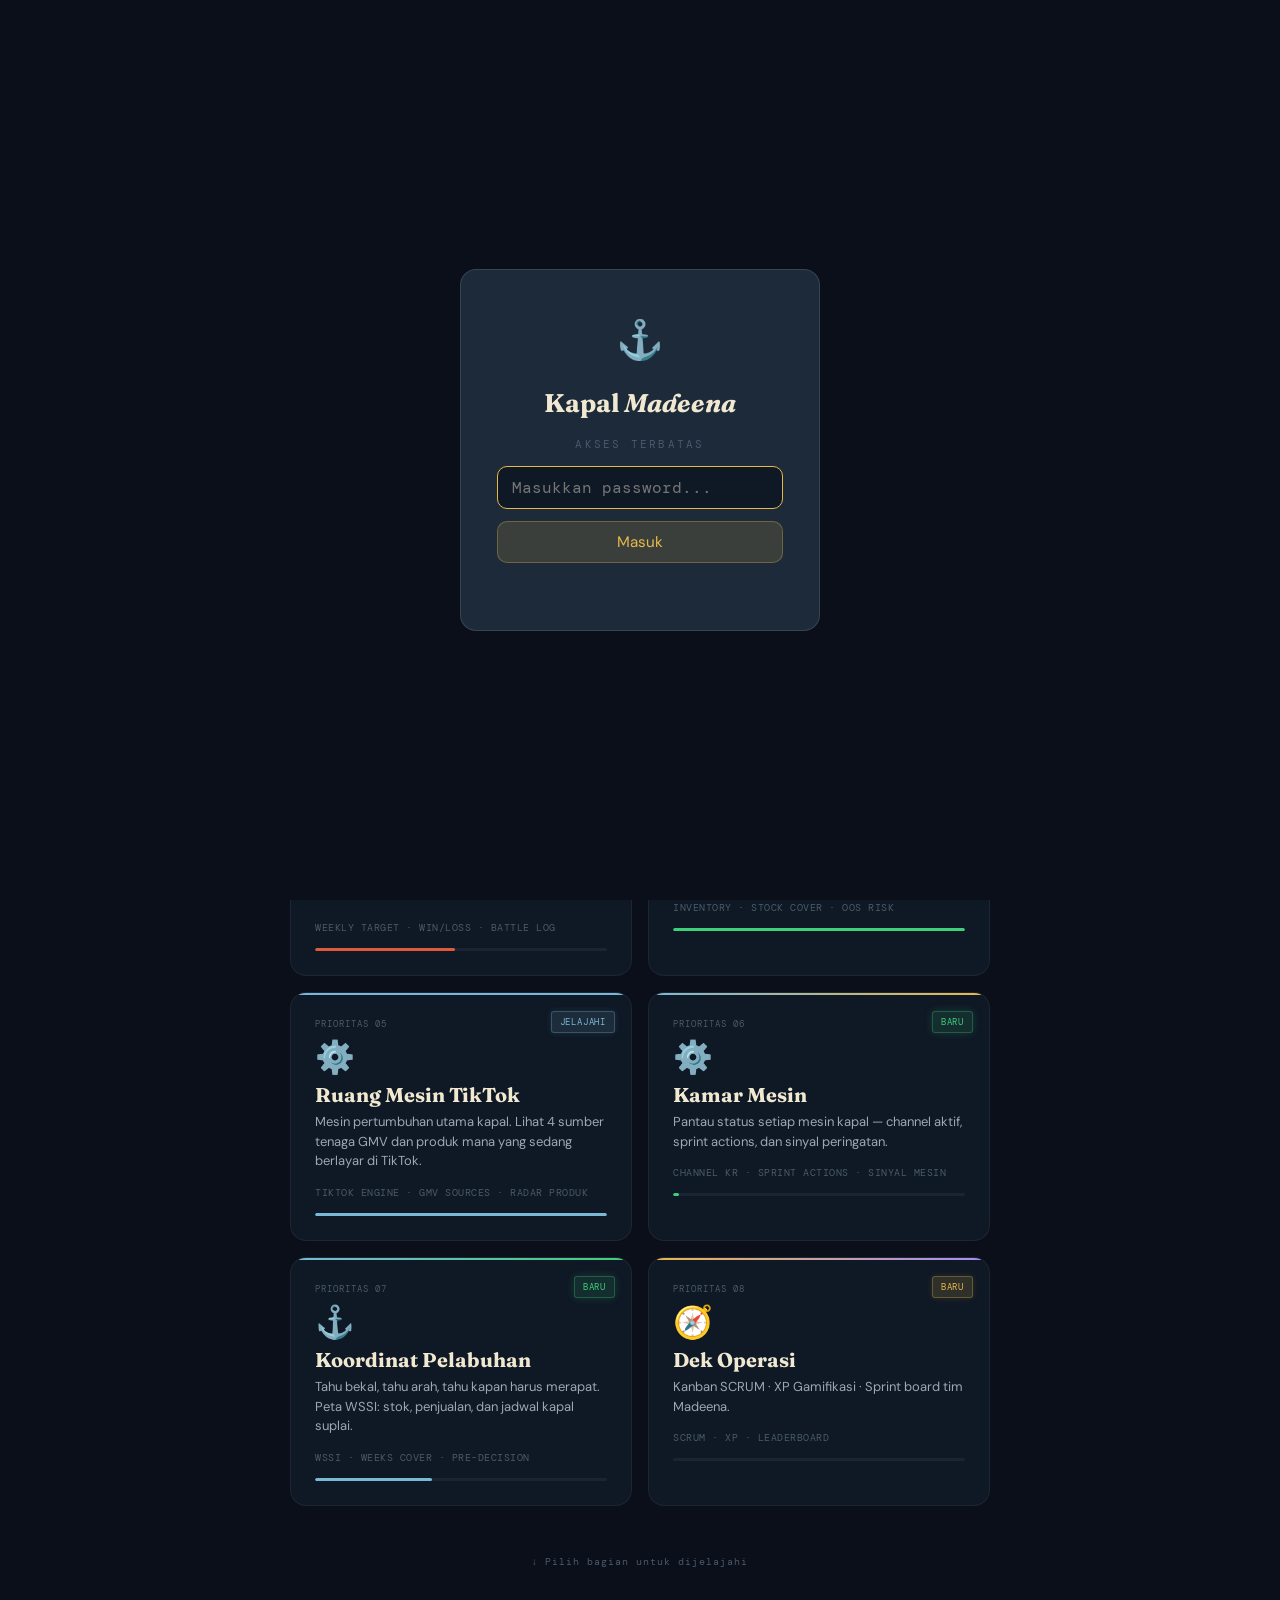
==== commit 3266637b: "update laman password" ====
--- a/index.html
+++ b/index.html
@@ -303,9 +303,89 @@
   .scroll-hint { margin-top: 12px; }
   .hero-eyebrow { margin-bottom: 12px; }
 }
+
+/* PASSWORD GATE */
+#pg-overlay {
+  position: fixed; inset: 0; z-index: 9999;
+  background: var(--laut-dalam);
+  display: flex; align-items: center; justify-content: center;
+  transition: opacity 0.35s ease;
+}
+#pg-overlay.pg-fade-out { opacity: 0; pointer-events: none; }
+#pg-card {
+  background: var(--laut-surface);
+  border: 1px solid var(--border-sedang);
+  border-radius: var(--r-lg);
+  padding: 40px 36px;
+  width: 360px; max-width: 92vw;
+  text-align: center;
+  display: flex; flex-direction: column; gap: 12px;
+}
+#pg-icon { font-size: 2.4rem; }
+#pg-title {
+  font-family: var(--font-serif);
+  font-size: 1.6rem;
+  color: var(--teks-primer);
+  margin: 0;
+}
+#pg-sub {
+  font-family: var(--font-mono);
+  font-size: 0.7rem;
+  letter-spacing: 0.2em;
+  color: var(--teks-redup);
+  margin: 0;
+}
+#pg-input {
+  background: var(--laut-tengah);
+  border: 1px solid var(--border-sedang);
+  border-radius: var(--r-md);
+  color: var(--teks-primer);
+  font-family: var(--font-mono);
+  font-size: 1rem;
+  padding: 10px 14px;
+  width: 100%; box-sizing: border-box;
+  outline: none;
+  transition: border-color 0.2s;
+}
+#pg-input:focus { border-color: var(--emas); }
+#pg-btn {
+  background: var(--emas-redup);
+  border: 1px solid var(--emas-border);
+  border-radius: var(--r-md);
+  color: var(--emas);
+  font-family: var(--font-sans);
+  font-size: 0.95rem;
+  padding: 10px;
+  cursor: pointer;
+  transition: background 0.2s;
+}
+#pg-btn:hover { background: rgba(232,184,75,0.25); }
+#pg-error {
+  color: var(--merah-badai);
+  font-family: var(--font-mono);
+  font-size: 0.8rem;
+  min-height: 1.2em;
+  margin: 0;
+}
+@keyframes pg-shake {
+  0%,100%{transform:translateX(0)} 20%,60%{transform:translateX(-8px)} 40%,80%{transform:translateX(8px)}
+}
+.pg-shake { animation: pg-shake 0.4s ease; }
 </style>
 </head>
 <body>
+
+<!-- PASSWORD GATE -->
+<div id="pg-overlay">
+  <div id="pg-card">
+    <div id="pg-icon">⚓</div>
+    <h1 id="pg-title">Kapal <em>Madeena</em></h1>
+    <p id="pg-sub">AKSES TERBATAS</p>
+    <input type="password" id="pg-input" placeholder="Masukkan password..." autocomplete="current-password">
+    <button id="pg-btn">Masuk</button>
+    <p id="pg-error"></p>
+  </div>
+</div>
 
 <!-- Storm layers -->
 <div id="storm-overlay"></div>
@@ -644,5 +724,38 @@
     <a href="layers/08-dek-operasi.html" class="bottom-nav-item"><span class="bottom-nav-icon">🧭</span><span class="bottom-nav-lbl">Dek Ops</span></a>
   </div>
 </nav>
+
+<script>
+(function() {
+  const HASH = '3c5893d547dd0b1366b596821f3d4c5e4e2ea0714e540ad157bebd0dae2bdab4';
+  const KEY = 'madeena_auth';
+  const overlay = document.getElementById('pg-overlay');
+  const input   = document.getElementById('pg-input');
+  const btn     = document.getElementById('pg-btn');
+  const errEl   = document.getElementById('pg-error');
+
+  if (sessionStorage.getItem(KEY)) { overlay.style.display = 'none'; return; }
+
+  async function tryLogin() {
+    const buf = await crypto.subtle.digest('SHA-256', new TextEncoder().encode(input.value));
+    const hash = Array.from(new Uint8Array(buf)).map(b => b.toString(16).padStart(2,'0')).join('');
+    if (hash === HASH) {
+      sessionStorage.setItem(KEY, '1');
+      overlay.classList.add('pg-fade-out');
+      setTimeout(() => overlay.style.display = 'none', 350);
+    } else {
+      errEl.textContent = 'Password salah. Coba lagi.';
+      input.classList.add('pg-shake');
+      input.value = '';
+      setTimeout(() => input.classList.remove('pg-shake'), 500);
+      setTimeout(() => input.focus(), 50);
+    }
+  }
+
+  btn.addEventListener('click', tryLogin);
+  input.addEventListener('keydown', e => { if (e.key === 'Enter') tryLogin(); });
+  input.focus();
+})();
+</script>
 </body>
 </html>
